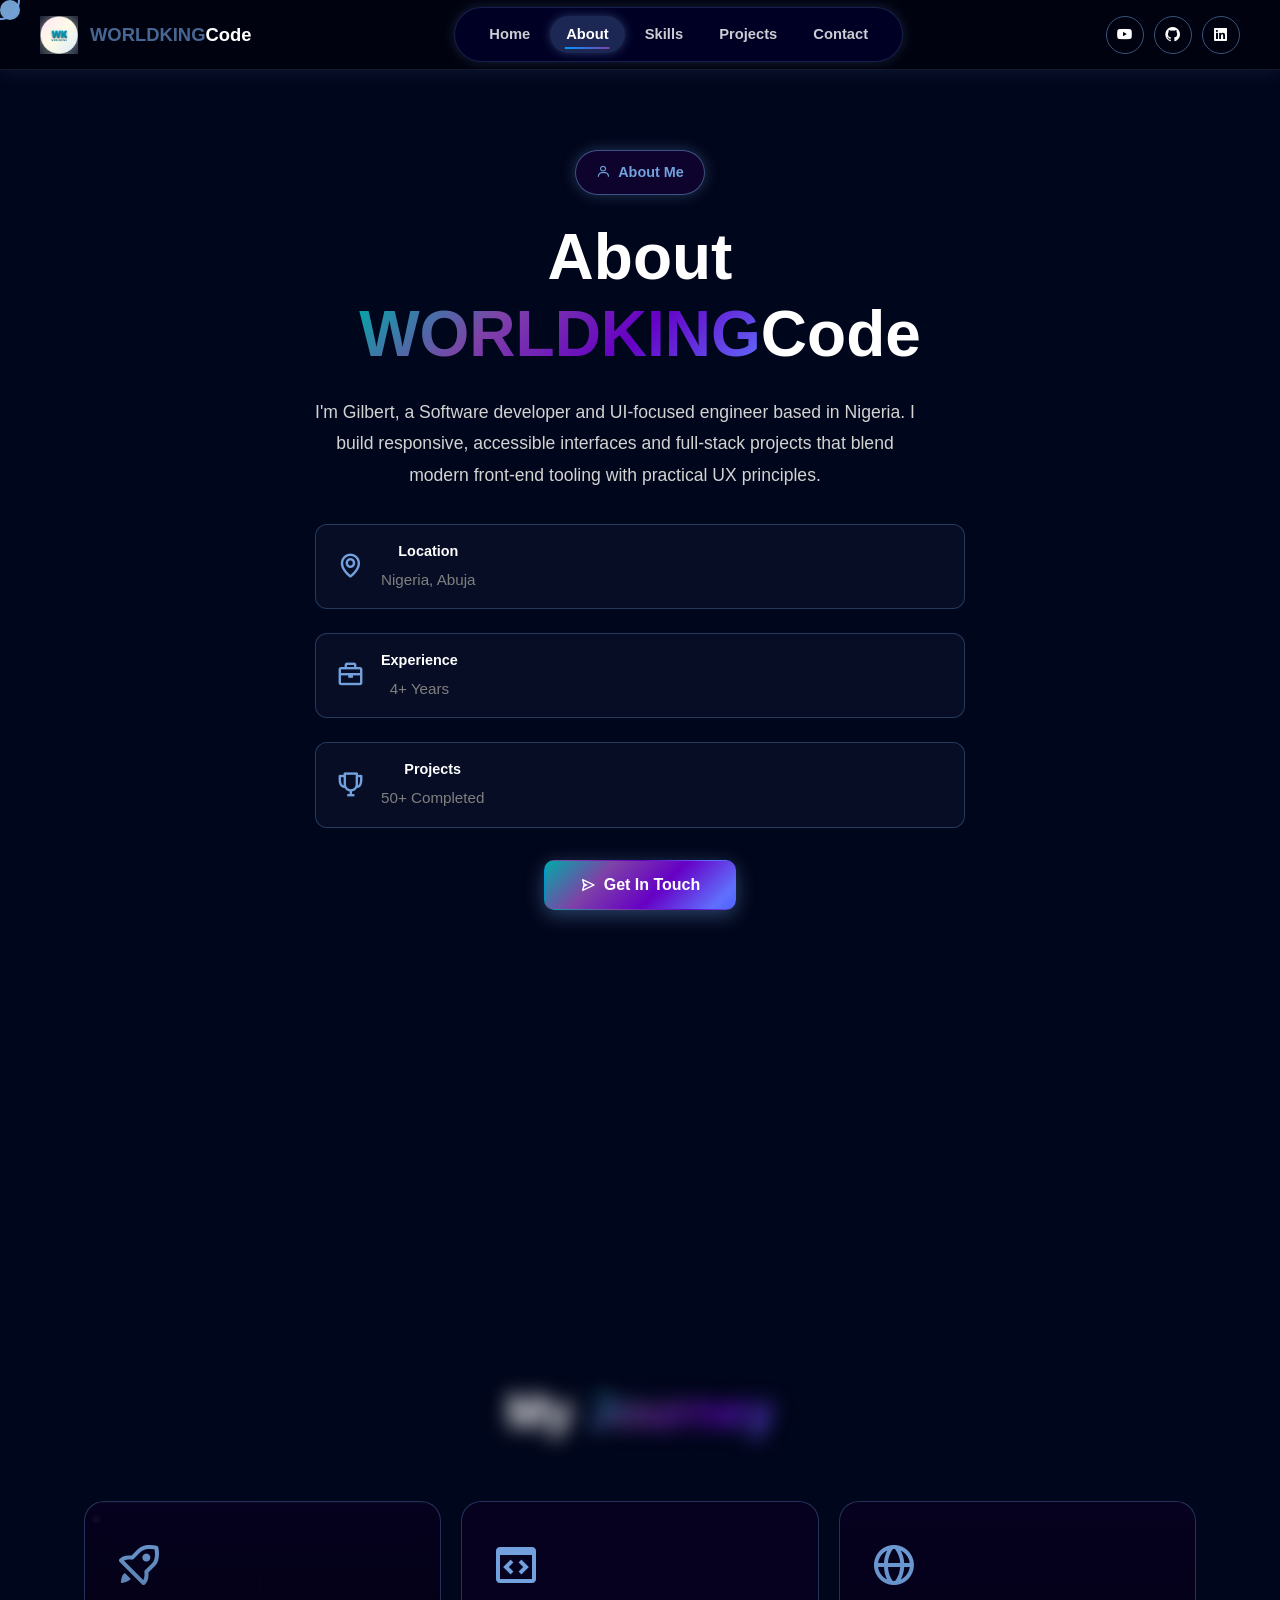
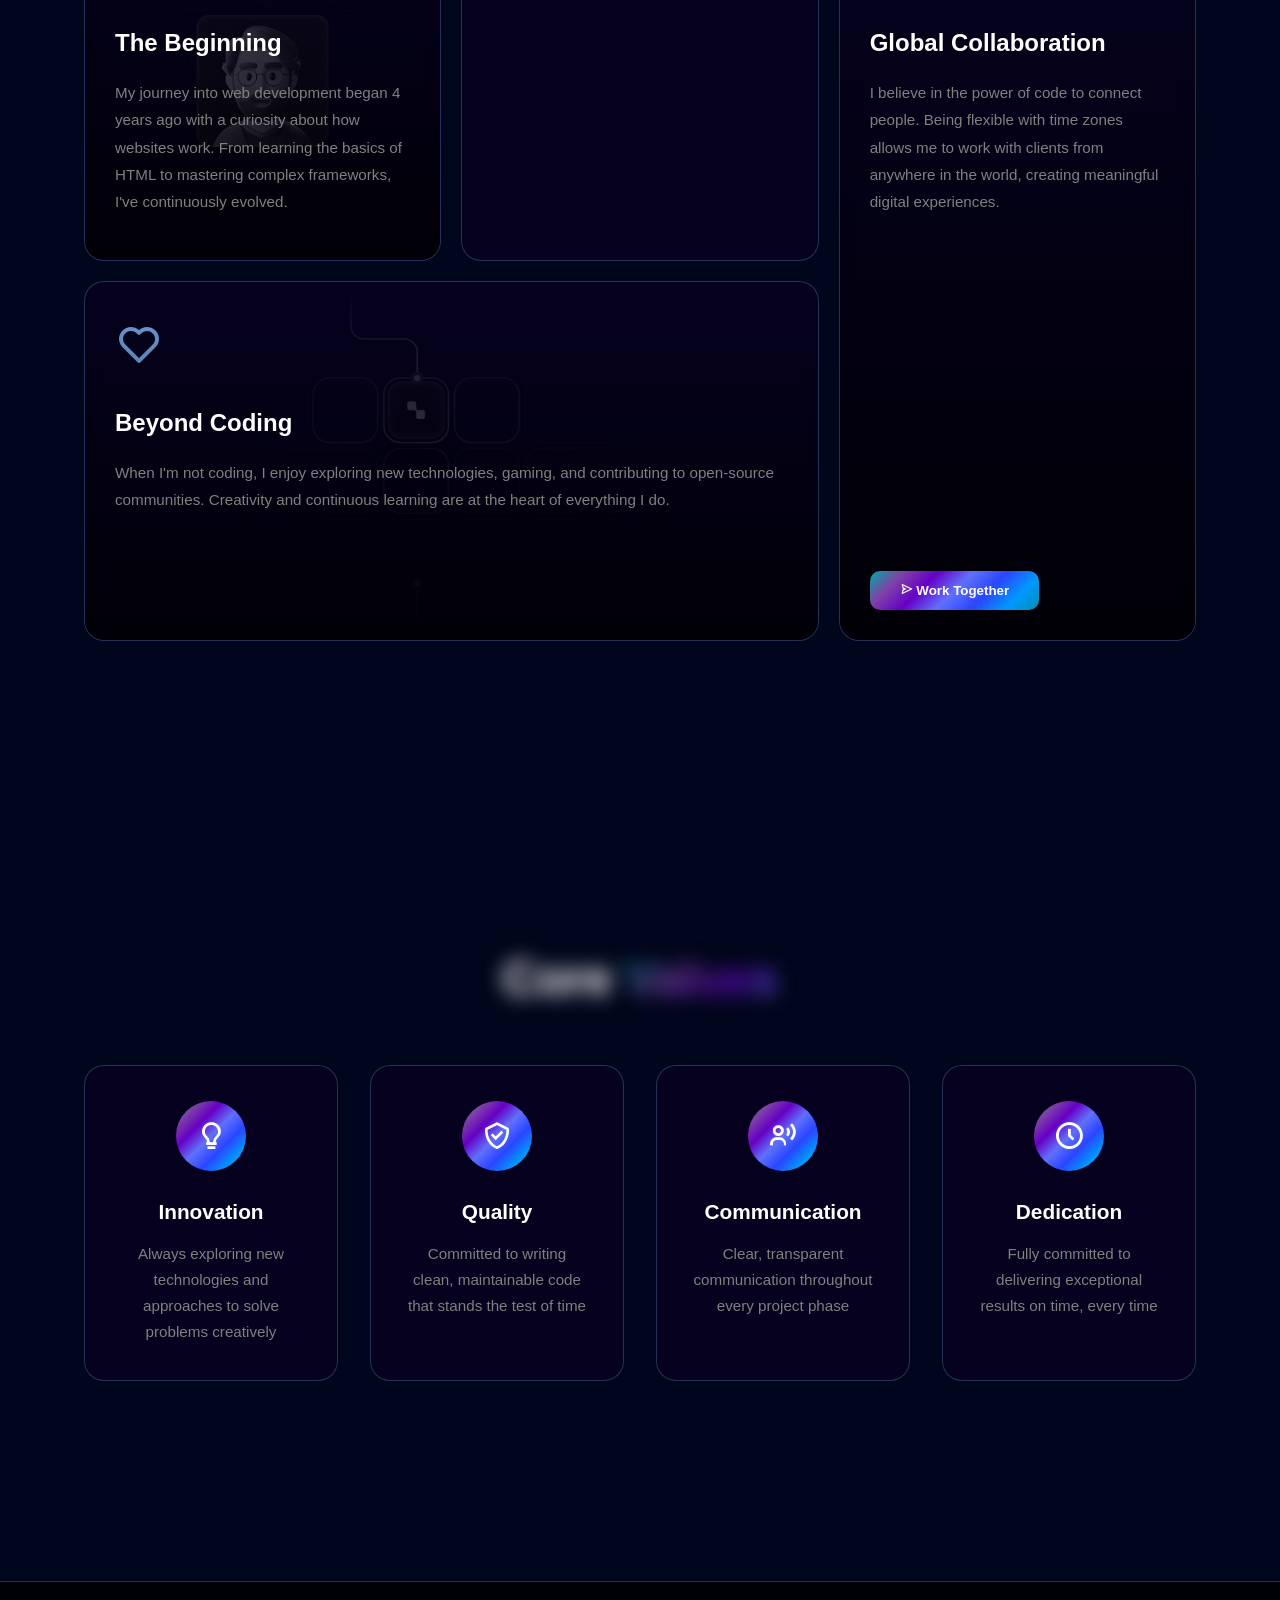
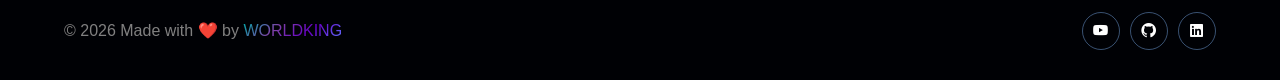
==== about.html @ 8b5515f2 "Initial commit" ====
<!DOCTYPE html>
<html lang="en">
<head>
    <meta charset="UTF-8">
    <meta name="viewport" content="width=device-width, initial-scale=1.0">
    <meta name="description" content="About Gilbert - WORLDKING | 4 Years of Front-end Development Experience">
    <title>About | WORLDKING Developer Portfolio</title>
    
    <link rel="stylesheet" href="style.css">
    <link href='https://unpkg.com/boxicons@2.1.4/css/boxicons.min.css' rel='stylesheet'>
    <link rel="stylesheet" href="https://unpkg.com/aos@next/dist/aos.css" />
</head>
<body>
    <!-- Custom Cursor -->
    <div class="cursor"></div>
    <div class="cursor-follower"></div>

    <div class="container">
        <video class="back-vid" autoplay loop muted playsinline preload="auto">
            <source src="videos/galaxy.mp4" type="video/mp4">
        </video>

        <header>
            <div class="left">
                <img src="images/logo3.png" alt="WORLDKING Logo">
                <h2><span style="color: #72a1dea2;">WORLDKING</span>Code</h2>
            </div>

            <nav aria-label="Main Navigation">
                <ul class="nav-menu">
                    <li><a href="index.html">Home</a></li>
                    <li><a href="about.html" class="active" aria-current="page">About</a></li>
                    <li><a href="skills.html">Skills</a></li>
                    <li><a href="projects.html">Projects</a></li>
                    <li><a href="contacts.html">Contact</a></li>
                </ul>
            </nav>

            <div class="box-icons">
                <a href="https://youtube.com" target="_blank" rel="noopener noreferrer" aria-label="YouTube">
                    <i class='bx bxl-youtube'></i>
                </a>
                <a href="https://github.com" target="_blank" rel="noopener noreferrer" aria-label="GitHub">
                    <i class='bx bxl-github'></i>
                </a>
                <a href="https://linkedin.com" target="_blank" rel="noopener noreferrer" aria-label="LinkedIn">
                    <i class='bx bxl-linkedin-square'></i>
                </a>
            </div>

            <button class="menu-icon" aria-label="Toggle Mobile Menu">
                <i class='bx bx-menu'></i>
            </button>
        </header>

        <aside class="sidebar">
            <button class="close-icon" aria-label="Close Menu">
                <i class='bx bx-x'></i>
            </button>
            <nav>
                <ul>
                    <li><a href="index.html">Home</a></li>
                    <li><a href="about.html">About</a></li>
                    <li><a href="skills.html">Skills</a></li>
                    <li><a href="projects.html">Projects</a></li>
                    <li><a href="contacts.html">Contact</a></li>
                </ul>
            </nav>
            <div class="social-sidebar">
                <a href="https://youtube.com" target="_blank"><i class='bx bxl-youtube'></i></a>
                <a href="https://github.com" target="_blank"><i class='bx bxl-github'></i></a>
                <a href="https://linkedin.com" target="_blank"><i class='bx bxl-linkedin-square'></i></a>
            </div>
        </aside>

        <!-- About Hero -->
        <section class="hero about-hero">
            <div class="hero-info autoBlur" data-aos="fade-right" data-aos-duration="1000">
                <div class="hero-badge">
                    <i class='bx bx-user'></i>
                    <span>About Me</span>
                </div>
                
                <h1 data-aos="fade-right" data-aos-duration="2000">
                    About <span class="gradient">WORLDKING</span>Code
                </h1>
                
                <p>I'm Gilbert, a Software developer and UI-focused engineer based in Nigeria. 
                   I build responsive, accessible interfaces and full-stack projects that blend modern 
                   front-end tooling with practical UX principles.</p>
                
                <div class="about-highlights">
                    <div class="highlight-item">
                        <i class='bx bx-map'></i>
                        <div>
                            <h4>Location</h4>
                            <p>Nigeria, Abuja</p>
                        </div>
                    </div>
                    <div class="highlight-item">
                        <i class='bx bx-briefcase'></i>
                        <div>
                            <h4>Experience</h4>
                            <p>4+ Years</p>
                        </div>
                    </div>
                    <div class="highlight-item">
                        <i class='bx bx-trophy'></i>
                        <div>
                            <h4>Projects</h4>
                            <p>50+ Completed</p>
                        </div>
                    </div>
                </div>
                
                <button class="btn-primary" onclick="location.href='contacts.html'">
                    <i class='bx bx-send'></i> Get In Touch
                </button>
            </div>

            <div class="skills-video-box">
                <video class="skills-video autoBlur" autoplay loop muted playsinline>
                    <source src="videos/hero-video.mp4" type="video/mp4">
                </video>
            </div>
        </section>

        <!-- Journey Section -->
        <section class="info-section journey-section">
            <h2 class="section-title autoDisplay">My <span class="gradient">Journey</span></h2>
            
            <div class="info-cards">
                <article class="card" data-aos="fade-up" data-aos-duration="800">
                    <div class="card-icon">
                        <i class='bx bx-rocket'></i>
                    </div>
                    <div class="card-content">
                        <h3>The Beginning</h3>
                        <p>My journey into web development began 4 years ago with a curiosity about how websites work. 
                           From learning the basics of HTML to mastering complex frameworks, I've continuously evolved.</p>
                    </div>
                    <img src="images/grid1.png" alt="Journey Beginning" loading="lazy">
                    <div class="card-overlay"></div>
                </article>

                <article class="card" data-aos="fade-up" data-aos-duration="900">
                    <div class="card-icon">
                        <i class='bx bx-code-block'></i>
                    </div>
                </article>

                <article class="card card-large" data-aos="fade-up" data-aos-duration="1000">
                    <div class="card-icon">
                        <i class='bx bx-globe'></i>
                    </div>
                    <div class="card-content">
                        <h3>Global Collaboration</h3>
                        <p>I believe in the power of code to connect people. Being flexible with time zones allows 
                           me to work with clients from anywhere in the world, creating meaningful digital experiences.</p>
                    </div>
                    <video autoplay loop muted playsinline>
                        <source src="videos/glob.mp4" type="video/mp4">
                    </video>
                    <button class="btn-card" onclick="location.href='contacts.html'">
                        <i class='bx bx-send'></i> Work Together
                    </button>
                    <div class="card-overlay"></div>
                </article>

                <article class="card card-wide" data-aos="fade-up" data-aos-duration="1100">
                    <div class="card-icon">
                        <i class='bx bx-heart'></i>
                    </div>
                    <div class="card-content">
                        <h3>Beyond Coding</h3>
                        <p>When I'm not coding, I enjoy exploring new technologies, gaming, and contributing to 
                           open-source communities. Creativity and continuous learning are at the heart of everything I do.</p>
                    </div>
                    <img src="images/grid4.png" alt="Beyond Coding" loading="lazy">
                    <div class="card-overlay"></div>
                </article>
            </div>
        </section>

        <!-- Values Section -->
        <section class="values-section" data-aos="fade-up">
            <h2 class="section-title autoDisplay">Core <span class="gradient">Values</span></h2>
            <div class="values-grid">
                <div class="value-card" data-aos="zoom-in" data-aos-delay="100">
                    <div class="value-icon">
                        <i class='bx bx-bulb'></i>
                    </div>
                    <h3>Innovation</h3>
                    <p>Always exploring new technologies and approaches to solve problems creatively</p>
                </div>
                <div class="value-card" data-aos="zoom-in" data-aos-delay="200">
                    <div class="value-icon">
                        <i class='bx bx-check-shield'></i>
                    </div>
                    <h3>Quality</h3>
                    <p>Committed to writing clean, maintainable code that stands the test of time</p>
                </div>
                <div class="value-card" data-aos="zoom-in" data-aos-delay="300">
                    <div class="value-icon">
                        <i class='bx bx-user-voice'></i>
                    </div>
                    <h3>Communication</h3>
                    <p>Clear, transparent communication throughout every project phase</p>
                </div>
                <div class="value-card" data-aos="zoom-in" data-aos-delay="400">
                    <div class="value-icon">
                        <i class='bx bx-time-five'></i>
                    </div>
                    <h3>Dedication</h3>
                    <p>Fully committed to delivering exceptional results on time, every time</p>
                </div>
            </div>
        </section>

        <footer class="footer">
            <div class="footer-content">
                <div class="footer-left">
                    <p>&copy; 2026 Made with <span class="heart">❤️</span> by <span class="gradient">WORLDKING</span></p>
                </div>
                <div class="box-icons footer-social">
                    <a href="https://youtube.com" target="_blank"><i class='bx bxl-youtube'></i></a>
                    <a href="https://github.com" target="_blank"><i class='bx bxl-github'></i></a>
                    <a href="https://linkedin.com" target="_blank"><i class='bx bxl-linkedin-square'></i></a>
                </div>
            </div>
        </footer>

        <button class="scroll-to-top" aria-label="Scroll to Top">
            <i class='bx bx-up-arrow-alt'></i>
        </button>
    </div>

    <script src="https://unpkg.com/aos@next/dist/aos.js"></script>
    <script src="app.js"></script>
</body>
</html>
---- style.css ----
/* ===============================================
   ENHANCED WORLDKING PORTFOLIO - CSS
   =============================================== */

/* CSS Variables */
:root {
    --primary-color: #72a1de;
    --primary-dark: #5a8bc7;
    --secondary-color: #6070fd;
    --accent-color: #0099ff;
    --gradient-1: linear-gradient(135deg, #00aaa7, #7e42a7, #6600c5, #6070fd, #2a46ff, #0099ff, #008ead);
    --bg-dark: #001f7c38;
    --bg-card: #080020b7;
    --text-primary: #ffffff;
    --text-secondary: lightgray;
    --text-muted: gray;
    --border-color: rgba(114, 161, 222, 0.3);
    --shadow-sm: 0 5px 15px rgba(0, 0, 0, 0.2);
    --shadow-md: 0 10px 30px rgba(0, 0, 0, 0.3);
    --shadow-lg: 0 20px 60px rgba(0, 0, 0, 0.4);
    --shadow-glow: 0 0 15px rgba(114, 161, 222, 0.6);
    --transition-fast: 0.2s ease;
    --transition-normal: 0.3s ease;
    --transition-slow: 0.5s ease;
}

/* Reset & Base Styles */
*, *::before, *::after {
    margin: 0;
    padding: 0;
    box-sizing: border-box;
}

html {
    scroll-behavior: smooth;
    overflow-x: hidden;
}

body {
    font-family: 'Segoe UI', Tahoma, Geneva, Verdana, sans-serif;
    color: var(--text-secondary);
    background-color: #000;
    overflow-x: hidden;
    line-height: 1.6;
}

/* Selection */
::selection {
    background-color: var(--primary-color);
    color: white;
}

::-webkit-scrollbar {
    width: 10px;
}

::-webkit-scrollbar-track {
    background: #0a0a0a;
}

::-webkit-scrollbar-thumb {
    background: var(--primary-color);
}

::-webkit-scrollbar-thumb:hover {
    background: var(--primary-dark);
}

/* Custom Cursor */
.cursor,
.cursor-follower {
    width: 20px;
    height: 20px;
    border-radius: 50%;
    position: fixed;
    pointer-events: none;
    z-index: 9999;
    transition: transform 0.2s ease, opacity 0.3s ease;
    display: none;
}

.cursor {
    background: var(--primary-color);
    mix-blend-mode: difference;
}

.cursor-follower {
    width: 40px;
    height: 40px;
    border: 2px solid var(--primary-color);
    background: transparent;
    transition: transform 0.4s ease;
}

@media (hover: hover) {
    .cursor,
    .cursor-follower {
        display: block;
    }
}

.cursor.hover,
.cursor-follower.hover {
    transform: scale(1.5);
}

/* Loading Screen */
.loading-screen {
    position: fixed;
    inset: 0;
    background: #000;
    z-index: 10000;
    display: flex;


    align-items: center;
    justify-content: center;
    opacity: 1;
    transition: opacity 0.5s ease;
}

.loading-screen.hidden {
    opacity: 0;
    pointer-events: none;
}

.loading-content {
    text-align: center;
}

.loading-logo {
    font-size: 2rem;
    font-weight: bold;
    margin-bottom: 2rem;
    display: flex;
    flex-direction: column;
    align-items: center;
    gap: 1rem;
}

.loading-circle {
    width: 80px;
    height: 80px;
    border: 4px solid rgba(114, 161, 222, 0.2);
    border-top-color: var(--primary-color);
    border-radius: 50%;
    animation: spin 1s linear infinite;
}

@keyframes spin {
    to { transform: rotate(360deg); }
}

.loading-bar {
    width: 200px;
    height: 4px;
    background: rgba(114, 161, 222, 0.2);
    border-radius: 2px;
    overflow: hidden;
    margin: 0 auto 1rem;
}

.loading-progress {
    height: 100%;
    background: var(--gradient-1);
    background-size: 200% 100%;
    animation: loading 2s ease-in-out infinite;
}

@keyframes loading {
    0% { width: 0%; }
    50% { width: 70%; }
    100% { width: 100%; }
}

.loading-text {
    color: var(--text-muted);
    font-size: 0.9rem;
}

/* Container */
.container {
    position: relative;
    width: 100%;
    min-height: 100vh;
    display: flex;
    flex-direction: column;
    align-items: center;
    gap: 100px;
    background-color: var(--bg-dark);
}

/* Background Video */
.back-vid {
    position: fixed;
    right: 0;
    bottom: 0;
    min-width: 100%;
    min-height: 100%;
    z-index: -1;
    mix-blend-mode: overlay;
    object-fit: cover;
}

/* Header/Navigation */
header {
    display: flex;
    position: fixed;
    top: 0;
    left: 0;
    right: 0;
    align-items: center;
    justify-content: space-between;
    padding: 0 30px;
    height: 70px;
    background-color: rgba(255, 255, 255, 0.05);
    backdrop-filter: blur(10px);
    box-shadow: var(--shadow-glow);
    z-index: 999;
    transition: all var(--transition-normal);
}

header.scrolled {
    height: 60px;
    background-color: rgba(0, 0, 0, 0.8);
}

.left {
    display: flex;
    align-items: center;
    gap: 15px;
}

.left img {
    width: 40px;
    height: 40px;
    object-fit: contain;
    transition: transform var(--transition-normal);
}

.left img:hover {
    transform: rotate(360deg) scale(1.1);
}

.left h2 {
    font-size: 1.2rem;
    font-weight: 700;
    color: white;
}

/* Navigation Menu */
.nav-menu {
    display: flex;
    justify-content: center;
    align-items: center;
    gap: 2rem;
    padding: 12px 25px;
    border-radius: 50px;
    background-color: rgba(0, 0, 69, 0.4);
    backdrop-filter: blur(10px);
    box-shadow: 0 0 10px rgba(114, 161, 222, 0.4);
    list-style: none;
}

.nav-menu li a {
    text-decoration: none;
    color: white;
    font-weight: 600;
    font-size: 0.95rem;
    transition: all var(--transition-normal);
    position: relative;
    padding: 5px 10px;
}

.nav-menu li a::after {
    content: '';
    position: absolute;
    bottom: 0;
    left: 50%;
    transform: translateX(-50%);
    width: 0;
    height: 2px;
    background: var(--gradient-1);
    transition: width var(--transition-normal);
}

.nav-menu li a:hover::after,
.nav-menu li a.active::after {
    width: 100%;
}

.nav-menu li a:hover {
    color: var(--primary-color);
    text-shadow: var(--shadow-glow);
}

/* Social Icons */
.box-icons {
    display: flex;
    gap: 15px;
    align-items: center;
}

.box-icons a {
    display: flex;
    align-items: center;
    justify-content: center;
    font-size: 20px;
    width: 40px;
    height: 40px;
    border: 2px solid var(--primary-color);
    border-radius: 50%;
    color: white;
    cursor: pointer;
    transition: all var(--transition-normal);
}

.box-icons a:hover {
    background-color: var(--primary-color);
    color: black;
    box-shadow: var(--shadow-glow);
    transform: translateY(-3px) scale(1.05);
}

/* Mobile Menu Icon */
.menu-icon {
    font-size: 30px;
    color: white;
    cursor: pointer;
    display: none;
    background: none;
    border: none;
    transition: transform var(--transition-normal);
}

.menu-icon:hover {
    transform: scale(1.1);
    color: var(--primary-color);
}

/* Mobile Sidebar */
.sidebar {
    position: fixed;
    right: 0;
    top: 0;
    width: 0;
    height: 0;
    background-color: rgba(0, 0, 0, 0.95);
    backdrop-filter: blur(20px);
    z-index: 9999;
    box-shadow: var(--shadow-lg);
    opacity: 0;
    border-bottom-left-radius: 100%;
    overflow: hidden;
    transition: all 0.5s cubic-bezier(0.68, -0.55, 0.27, 1.55);
}

.sidebar.open-sidebar {
    width: 100%;
    height: 100%;
    opacity: 1;
    border-radius: 0;
}

.close-icon {
    font-size: 40px;
    color: white;
    padding: 20px;
    cursor: pointer;
    background: none;
    border: none;
    transition: all var(--transition-normal);
}

.close-icon:hover {
    color: var(--primary-color);
    transform: rotate(90deg);
}

.sidebar ul {
    padding: 40px 30px;
    list-style: none;
}

.sidebar ul li {
    margin-bottom: 30px;
    opacity: 0;
    transform: translateX(50px);
}

.sidebar.open-sidebar ul li {
    animation: slideInRight 0.5s forwards;
}

.sidebar.open-sidebar ul li:nth-child(1) { animation-delay: 0.1s; }
.sidebar.open-sidebar ul li:nth-child(2) { animation-delay: 0.2s; }
.sidebar.open-sidebar ul li:nth-child(3) { animation-delay: 0.3s; }
.sidebar.open-sidebar ul li:nth-child(4) { animation-delay: 0.4s; }
.sidebar.open-sidebar ul li:nth-child(5) { animation-delay: 0.5s; }

@keyframes slideInRight {
    to {
        opacity: 1;
        transform: translateX(0);
    }
}

.sidebar ul li a {
    text-decoration: none;
    color: white;
    font-size: 2rem;
    font-weight: 800;
    text-shadow: 0 0 20px rgba(114, 161, 222, 0.5);
    transition: all var(--transition-normal);
    display: inline-block;
}

.sidebar ul li a:hover {
    color: var(--primary-color);
    transform: translateX(10px);
}

.social-sidebar {
    padding: 20px 30px;
    display: flex;
    gap: 20px;
}

.social-sidebar a {
    font-size: 35px;
    color: white;
    transition: all var(--transition-normal);
}

.social-sidebar a:hover {
    color: var(--primary-color);
    transform: translateY(-5px) scale(1.1);
}

/* Blackhole Effect */
.blackhole-box {
    position: absolute;
    top: 0;
    width: 100%;
    display: flex;
    justify-content: center;
    z-index: -1;
    mix-blend-mode: lighten;
    pointer-events: none;
}

.blackhole-box video {
    width: 100%;
    margin-top: -23.5%;
}

/* Gradient Text Animation */
.gradient,
.gradient-text {
    background: var(--gradient-1);
    background-size: 200% 200%;
    background-clip: text;
    -webkit-background-clip: text;
    -webkit-text-fill-color: transparent;
    animation: gradient-flow 3s ease infinite;
}

@keyframes gradient-flow {
    0%, 100% { background-position: 0% 50%; }
    50% { background-position: 100% 50%; }
}

/* Hero Section */
.hero {
    position: relative;
    display: flex;
    width: 100%;
    min-height: 100vh;
    align-items: center;
    justify-content: space-between;
    padding: 120px 5% 60px;
    gap: 4rem;
}

.hero-info {
    flex: 1;
    max-width: 650px;
}

.hero-badge {
    display: inline-flex;
    align-items: center;
    gap: 8px;
    color: var(--primary-color);
    padding: 10px 20px;
    border-radius: 50px;
    border: 1px solid rgba(114, 161, 222, 0.5);
    background-color: rgba(34, 0, 73, 0.4);
    box-shadow: 0 0 15px rgba(114, 161, 222, 0.3);
    font-size: 0.9rem;
    font-weight: 600;
    margin-bottom: 1.5rem;
}

.hero-info h1 {
    font-size: clamp(2.5rem, 5vw, 4rem);
    font-weight: 800;
    line-height: 1.2;
    margin-bottom: 1.5rem;
    color: white;
}

.hero-info p {
    font-size: 1.1rem;
    line-height: 1.8;
    margin-bottom: 2rem;
    color: var(--text-secondary);
    max-width: 600px;
}

.hero-buttons {
    display: flex;
    gap: 1rem;
    margin-bottom: 3rem;
    flex-wrap: wrap;
}

.btn-primary,
.btn-secondary,
.btn-cta {
    padding: 15px 35px;
    border-radius: 10px;
    font-size: 1rem;
    font-weight: 600;
    cursor: pointer;
    transition: all var(--transition-normal);
    border: none;
    display: inline-flex;
    align-items: center;
    gap: 8px;
}

.btn-primary {
    background: var(--gradient-1);
    background-size: 200%;
    color: white;
    border: 1px solid transparent;
    box-shadow: 0 5px 20px rgba(114, 161, 222, 0.4);
}

.btn-primary:hover {
    transform: translateY(-3px);
    box-shadow: 0 8px 30px rgba(114, 161, 222, 0.6);
    background-position: right center;
}

.btn-secondary {
    background: transparent;
    color: white;
    border: 2px solid var(--primary-color);
}

.btn-secondary:hover {
    background: var(--primary-color);
    transform: translateY(-3px);
    box-shadow: 0 5px 20px rgba(114, 161, 222, 0.4);
}

/* Hero Stats */
.hero-stats {
    display: flex;
    gap: 3rem;
    margin-top: 3rem;
}

.stat-item {
    text-align: center;
}

.stat-item h3 {
    font-size: 2.5rem;
    font-weight: 800;
    margin-bottom: 0.5rem;
}

.stat-item p {
    font-size: 0.9rem;
    color: var(--text-muted);
    margin: 0;
}

/* Hero Video */
.skills-video-box {
    flex: 1;
    display: flex;
    justify-content: center;
    align-items: center;
}

.skills-video {
    max-width: 100%;
    height: auto;
    max-height: 600px;
    mix-blend-mode: lighten;
    border-radius: 20px;
}

/* Scroll Down Indicator */
.scroll-down {
    position: absolute;
    bottom: 40px;
    left: 50%;
    transform: translateX(-50%);
    width: 30px;
    height: 50px;
    border: 2px solid var(--text-secondary);
    border-radius: 50px;
    cursor: pointer;
    transition: all var(--transition-normal);
}

.scroll-down::before {
    content: '';
    position: absolute;
    top: 10px;
    left: 50%;
    transform: translateX(-50%);
    width: 6px;
    height: 10px;
    background: var(--primary-color);
    border-radius: 3px;
    animation: scroll-animation 2s ease-in-out infinite;
}

@keyframes scroll-animation {
    0%, 100% {
        opacity: 0;
        top: 10px;
    }
    50% {
        opacity: 1;
        top: 20px;
    }
}

.scroll-down:hover {
    border-color: var(--primary-color);
    box-shadow: var(--shadow-glow);
}

/* Section Title */
.section-title {
    font-size: clamp(2rem, 4vw, 3rem);
    font-weight: 800;
    text-align: center;
    margin-bottom: 1rem;
    color: white;
}

/* Info Section */
.info-section {
    width: 90%;
    max-width: 1400px;
    margin: 100px auto;
    padding: 0 20px;
}

.info-cards {
    display: grid;
    grid-template-columns: repeat(auto-fit, minmax(300px, 1fr));
    gap: 20px;
    margin-top: 50px;
}

/* Card Styles */
.card {
    position: relative;
    min-height: 40vh;
    padding: 30px;
    border-radius: 20px;
    border: 1px solid var(--border-color);
    background: var(--bg-card);
    backdrop-filter: blur(10px);
    overflow: hidden;
    transition: all var(--transition-slow);
}

.card:hover {
    transform: translateY(-10px);
    box-shadow: var(--shadow-lg);
    border-color: var(--primary-color);
}

.card-overlay {
    position: absolute;
    inset: 0;
    background: linear-gradient(180deg, transparent 0%, rgba(0, 0, 0, 0.8) 100%);
    z-index: 1;
}

.card-content {
    position: relative;
    z-index: 2;
}

.card-icon {
    font-size: 3rem;
    color: var(--primary-color);
    margin-bottom: 1rem;
}

.card h3 {
    font-size: 1.5rem;
    margin-bottom: 1rem;
    color: white;
}

.card p {
    color: var(--text-muted);
    line-height: 1.8;
    font-size: 0.95rem;
}

.card img,
.card video {
    position: absolute;
    top: 0;
    right: 0;
    width: 100%;
    height: 100%;
    object-fit: cover;
    z-index: 0;
    opacity: 0.3;
    transition: all var(--transition-slow);
}

.card:hover img,
.card:hover video {
    opacity: 0.5;
    transform: scale(1.1);
}

.card-large {
    grid-row: span 2;
    min-height: 80vh;
}

.card-wide {
    grid-column: span 2;
}

.btn-card {
    position: absolute;
    bottom: 30px;
    left: 30px;
    z-index: 3;
    padding: 12px 30px;
    background: var(--gradient-1);
    color: white;
    border: none;
    border-radius: 10px;
    cursor: pointer;
    font-weight: 600;
    transition: all var(--transition-normal);
}

.btn-card:hover {
    transform: translateY(-3px);
    box-shadow: 0 10px 25px rgba(114, 161, 222, 0.5);
}

/* Projects Section */
.my-project {
    width: 90%;
    max-width: 1400px;
    margin: 150px auto;
    padding: 0 20px;
}

.project-card {
    display: flex;
    align-items: center;
    gap: 5%;
    margin-bottom: 150px;
}

.project-reverse {
    flex-direction: row-reverse;
}

.project-vidbox {
    flex: 1;
    position: relative;
    border-radius: 20px;
    overflow: hidden;
    cursor: pointer;
}

.project-video {
    width: 100%;
    height: auto;
    display: block;
    border-radius: 20px;
    box-shadow: var(--shadow-md);
    transition: all var(--transition-slow);
}

.project-vidbox:hover .project-video {
    transform: scale(1.05);
    box-shadow: var(--shadow-lg);
}

.video-overlay {
    position: absolute;
    inset: 0;
    background: linear-gradient(45deg, rgba(114, 161, 222, 0.2), transparent);
    opacity: 0;
    transition: opacity var(--transition-normal);
}

.project-vidbox:hover .video-overlay {
    opacity: 1;
}

.project-placeholder {
    width: 100%;
    height: 400px;
    background: var(--gradient-1);
    display: flex;
    align-items: center;
    justify-content: center;
    font-size: 5rem;
    color: white;
    border-radius: 20px;
}

.hover-sign {
    position: absolute;
    top: 50%;
    left: 50%;
    transform: translate(-50%, -50%);
    font-size: 4rem;
    pointer-events: none;
    opacity: 0.5;
    animation: hover-pulse 2s ease-in-out infinite;
}

@keyframes hover-pulse {
    0%, 100% {
        transform: translate(-50%, -50%) scale(1);
    }
    50% {
        transform: translate(-50%, -50%) scale(1.2);
    }
}

.hover-sign.active {
    display: none;
}

/* Project Info */
.project-info {
    flex: 1;
}

.project-tag {
    display: inline-block;
    padding: 6px 15px;
    background: rgba(114, 161, 222, 0.2);
    color: var(--primary-color);
    border-radius: 20px;
    font-size: 0.85rem;
    font-weight: 600;
    margin-bottom: 1rem;
}

.project-meta {
    display: flex;
    justify-content: space-between;
    align-items: center;
    margin-bottom: 1rem;
}

.project-date {
    color: var(--text-muted);
    font-size: 0.9rem;
}

.project-info h3 {
    font-size: clamp(1.5rem, 3vw, 2.5rem);
    margin-bottom: 1.5rem;
    color: white;
    line-height: 1.3;
}

.project-info p {
    color: var(--text-secondary);
    line-height: 1.8;
    margin-bottom: 1.5rem;
}

.project-tech {
    display: flex;
    flex-wrap: wrap;
    gap: 10px;
    margin-bottom: 2rem;
}

.tech-badge {
    padding: 8px 16px;
    background: rgba(114, 161, 222, 0.1);
    border: 1px solid var(--border-color);
    color: var(--primary-color);
    border-radius: 20px;
    font-size: 0.85rem;
    font-weight: 600;
}

.project-links {
    display: flex;
    gap: 1rem;
    flex-wrap: wrap;
}

.btn-project {
    padding: 12px 28px;
    background: var(--gradient-1);
    background-size: 200%;
    color: white;
    border: none;
    border-radius: 10px;
    font-weight: 600;
    cursor: pointer;
    transition: all var(--transition-normal);
    display: inline-flex;
    align-items: center;
    gap: 8px;
}

.btn-project:hover {
    transform: translateY(-3px);
    box-shadow: 0 8px 25px rgba(114, 161, 222, 0.5);
    background-position: right center;
}

.btn-project.btn-secondary {
    background: transparent;
    border: 2px solid var(--primary-color);
}

.btn-project.btn-secondary:hover {
    background: var(--primary-color);
}

/* skills-box — replaced by .skills-brain-wrap (see bottom of file) */

/* Designer/coder h2 and p — handled by new rules at bottom of file */

.skill-badges {
    display: flex;
    flex-wrap: wrap;
    gap: 10px;
    margin-top: 1.5rem;
}

.skill-badge {
    padding: 8px 16px;
    background: var(--gradient-1);
    color: white;
    border-radius: 20px;
    font-size: 0.85rem;
    font-weight: 600;
}

/* old .slider rules — replaced by .slider-track / .slider-list (see bottom of file) */

/* old .slider hover/item rules replaced */

/* Contact Section */
.contact-section {
    width: 90%;
    max-width: 1400px;
    margin: 100px auto;
    display: grid;
    grid-template-columns: 1fr 1.5fr;
    gap: 4rem;
    padding: 0 20px;
}

.social-box,
.contact-box {
    padding: 40px;
    background: var(--bg-card);
    backdrop-filter: blur(10px);
    border-radius: 20px;
    border: 1px solid var(--border-color);
}

.social-box h2,
.contact-box h2 {
    font-size: 2rem;
    margin-bottom: 1.5rem;
    color: white;
}

.contact-intro,
.form-description {
    color: var(--text-secondary);
    margin-bottom: 2rem;
    line-height: 1.8;
}

.contact-methods {
    display: flex;
    flex-direction: column;
    gap: 20px;
    margin-bottom: 3rem;
}

.contact-method {
    display: flex;
    align-items: center;
    gap: 20px;
    padding: 20px;
    background: rgba(114, 161, 222, 0.05);
    border-radius: 15px;
    border: 1px solid var(--border-color);
    transition: all var(--transition-normal);
    text-decoration: none;
    color: inherit;
}

.contact-method:hover {
    background: rgba(114, 161, 222, 0.1);
    border-color: var(--primary-color);
    transform: translateX(10px);
}

.contact-icon-box {
    width: 60px;
    height: 60px;
    background: var(--gradient-1);
    border-radius: 15px;
    display: flex;
    align-items: center;
    justify-content: center;
    font-size: 1.8rem;
    color: white;
}

.contact-details h4 {
    font-size: 1.1rem;
    margin-bottom: 0.3rem;
    color: white;
}

.contact-details p {
    color: var(--text-muted);
    margin: 0;
}

/* Contact Form */
.contact-form-enhanced {
    display: flex;
    flex-direction: column;
    gap: 1.5rem;
}

.form-row {
    display: grid;
    grid-template-columns: 1fr 1fr;
    gap: 1.5rem;
}

.form-group {
    display: flex;
    flex-direction: column;
}

.form-group label {
    display: flex;
    align-items: center;
    gap: 8px;
    font-weight: 600;
    margin-bottom: 0.8rem;
    color: white;
    font-size: 0.95rem;
}

.form-group input,
.form-group textarea,
.form-group select {
    padding: 15px;
    background: rgba(255, 255, 255, 0.05);
    border: 2px solid var(--border-color);
    border-radius: 10px;
    color: white;
    font-size: 1rem;
    font-family: inherit;
    transition: all var(--transition-normal);
}

.form-group input:focus,
.form-group textarea:focus,
.form-group select:focus {
    outline: none;
    border-color: var(--primary-color);
    background: rgba(255, 255, 255, 0.08);
    box-shadow: 0 0 0 4px rgba(114, 161, 222, 0.1);
}

.form-group textarea {
    resize: vertical;
    min-height: 150px;
}

.form-group select {
    cursor: pointer;
}

.error-message {
    color: #ff4444;
    font-size: 0.85rem;
    margin-top: 0.5rem;
    display: none;
}

.form-group.error input,
.form-group.error textarea {
    border-color: #ff4444;
}

.form-group.error .error-message {
    display: block;
}

.char-count {
    align-self: flex-end;
    font-size: 0.85rem;
    color: var(--text-muted);
    margin-top: 0.5rem;
}

.btn-submit {
    padding: 18px 40px;
    background: var(--gradient-1);
    background-size: 200%;
    color: white;
    border: none;
    border-radius: 10px;
    font-size: 1.1rem;
    font-weight: 700;
    cursor: pointer;
    transition: all var(--transition-normal);
    display: flex;
    align-items: center;
    justify-content: center;
    gap: 10px;
    position: relative;
}

.btn-submit:hover:not(:disabled) {
    transform: translateY(-3px);
    box-shadow: 0 10px 30px rgba(114, 161, 222, 0.5);
    background-position: right center;
}

.btn-submit:disabled {
    opacity: 0.6;
    cursor: not-allowed;
}

.btn-loader {
    width: 20px;
    height: 20px;
    border: 3px solid rgba(255, 255, 255, 0.3);
    border-top-color: white;
    border-radius: 50%;
    animation: spin 0.8s linear infinite;
    display: none;
}

.btn-submit.loading .btn-loader {
    display: block;
}

.form-status {
    padding: 15px;
    border-radius: 10px;
    text-align: center;
    font-weight: 600;
    display: none;
}

.form-status.success {
    background: rgba(0, 255, 100, 0.1);
    border: 1px solid rgba(0, 255, 100, 0.3);
    color: #00ff64;
}

.form-status.error {
    background: rgba(255, 68, 68, 0.1);
    border: 1px solid rgba(255, 68, 68, 0.3);
    color: #ff4444;
}

.form-status.show {
    display: block;
}

/* CTA Section */
.cta-section {
    width: 90%;
    max-width: 1000px;
    margin: 100px auto;
    padding: 80px 40px;
    background: var(--bg-card);
    backdrop-filter: blur(10px);
    border-radius: 30px;
    border: 1px solid var(--border-color);
    text-align: center;
}

.cta-content h2 {
    font-size: clamp(2rem, 4vw, 3rem);
    margin-bottom: 1rem;
    color: white;
}

.cta-content p {
    font-size: 1.2rem;
    color: var(--text-secondary);
    margin-bottom: 2.5rem;
}

.btn-cta {
    background: var(--gradient-1);
    background-size: 200%;
    font-size: 1.2rem;
    padding: 20px 50px;
    box-shadow: 0 10px 40px rgba(114, 161, 222, 0.4);
}

.btn-cta:hover {
    transform: translateY(-5px);
    box-shadow: 0 15px 50px rgba(114, 161, 222, 0.6);
    background-position: right center;
}

/* Footer */
.footer {
    width: 100%;
    padding: 30px 5%;
    background: rgba(0, 0, 0, 0.8);
    backdrop-filter: blur(10px);
    border-top: 1px solid var(--border-color);
}

.footer-content {
    display: flex;
    justify-content: space-between;
    align-items: center;
    flex-wrap: wrap;
    gap: 1rem;
}

.footer-left p {
    color: var(--text-muted);
}

.heart {
    color: #ff4444;
    animation: heartbeat 1.5s ease-in-out infinite;
}

@keyframes heartbeat {
    0%, 100% { transform: scale(1); }
    50% { transform: scale(1.2); }
}

.footer-social {
    gap: 15px;
}

/* Scroll to Top Button */
.scroll-to-top {
    position: fixed;
    bottom: 30px;
    right: 30px;
    width: 50px;
    height: 50px;
    background: var(--gradient-1);
    border: none;
    border-radius: 50%;
    color: white;
    font-size: 1.5rem;
    cursor: pointer;
    box-shadow: var(--shadow-md);
    opacity: 0;
    transform: translateY(100px);
    transition: all var(--transition-normal);
    z-index: 998;
}

.scroll-to-top.show {
    opacity: 1;
    transform: translateY(0);
}

.scroll-to-top:hover {
    transform: translateY(-5px);
    box-shadow: var(--shadow-lg);
}

/* Animations — autoBlur/autoDisplay handled by JS IntersectionObserver in app.js */

/* autoDisplay — handled by JS IntersectionObserver */

/* fadein-left — handled by JS IntersectionObserver */

.wave-emoji {
    display: inline-block;
    animation: wave 2s ease-in-out infinite;
}

@keyframes wave {
    0%, 100% { transform: rotate(0deg); }
    10%, 30% { transform: rotate(14deg); }
    20% { transform: rotate(-8deg); }
    40% { transform: rotate(14deg); }
    50% { transform: rotate(0deg); }
}

/* Additional Page-Specific Styles */
.about-hero,
.skills-hero,
.projects-hero,
.contact-hero {
    min-height: 60vh;
    display: flex;
    flex-direction: column;
    align-items: center;
    justify-content: center;
    text-align: center;
    padding: 150px 5% 50px;
}

/* ===============================================
   Detailed Skills Page Styles
   =============================================== */
.detailed-skills {
    width: 90%;
    max-width: 1400px;
    margin: 100px auto;
    padding: 0 20px;
}

.skills-categories {
    display: grid;
    grid-template-columns: repeat(auto-fit, minmax(320px, 1fr));
    gap: 2rem;
    margin-top: 3rem;
}

.skill-category {
    padding: 35px;
    background: var(--bg-card);
    backdrop-filter: blur(10px);
    border-radius: 20px;
    border: 1px solid var(--border-color);
    transition: all var(--transition-normal);
}

.skill-category:hover {
    border-color: var(--primary-color);
    transform: translateY(-5px);
    box-shadow: var(--shadow-lg);
}

.category-header {
    display: flex;
    align-items: center;
    gap: 15px;
    margin-bottom: 2rem;
}

.category-header i {
    font-size: 2.5rem;
    color: var(--primary-color);
}

.category-header h3 {
    font-size: 1.5rem;
    color: white;
}

.skill-items {
    display: flex;
    flex-direction: column;
    gap: 1.5rem;
}

.skill-item {
    display: flex;
    flex-direction: column;
    gap: 8px;
}

.skill-info {
    display: flex;
    justify-content: space-between;
    align-items: center;
}

.skill-info span {
    color: var(--text-secondary);
    font-size: 0.95rem;
}

.skill-percentage {
    color: var(--primary-color) !important;
    font-weight: 700;
}

.skill-bar {
    width: 100%;
    height: 8px;
    background: rgba(255, 255, 255, 0.1);
    border-radius: 10px;
    overflow: hidden;
}

.skill-progress {
    height: 100%;
    width: 0;
    background: var(--gradient-1);
    border-radius: 10px;
    transition: width 1.5s ease;
}

/* ===============================================
   Values Section (About Page)
   =============================================== */
.values-section {
    width: 90%;
    max-width: 1400px;
    margin: 100px auto;
    padding: 0 20px;
}

.values-grid {
    display: grid;
    grid-template-columns: repeat(auto-fit, minmax(250px, 1fr));
    gap: 2rem;
    margin-top: 3rem;
}

.value-card {
    padding: 35px;
    background: var(--bg-card);
    backdrop-filter: blur(10px);
    border-radius: 20px;
    border: 1px solid var(--border-color);
    text-align: center;
    transition: all var(--transition-normal);
}

.value-card:hover {
    border-color: var(--primary-color);
    transform: translateY(-10px);
    box-shadow: var(--shadow-glow);
}

.value-icon {
    width: 70px;
    height: 70px;
    background: var(--gradient-1);
    border-radius: 50%;
    display: flex;
    align-items: center;
    justify-content: center;
    font-size: 2rem;
    color: white;
    margin: 0 auto 1.5rem;
}

.value-card h3 {
    font-size: 1.3rem;
    color: white;
    margin-bottom: 0.8rem;
}

.value-card p {
    color: var(--text-muted);
    line-height: 1.7;
    font-size: 0.95rem;
}

/* About Highlights */
.about-highlights {
    display: flex;
    flex-direction: column;
    gap: 1.5rem;
    margin: 2rem 0;
}

.highlight-item {
    display: flex;
    align-items: center;
    gap: 1rem;
    padding: 15px 20px;
    background: rgba(114, 161, 222, 0.05);
    border: 1px solid var(--border-color);
    border-radius: 12px;
    transition: all var(--transition-normal);
}

.highlight-item:hover {
    background: rgba(114, 161, 222, 0.1);
    border-color: var(--primary-color);
}

.highlight-item i {
    font-size: 1.8rem;
    color: var(--primary-color);
    flex-shrink: 0;
}

.highlight-item h4 {
    color: white;
    font-size: 0.9rem;
    margin-bottom: 3px;
}

.highlight-item p {
    color: var(--text-muted);
    font-size: 0.95rem;
    margin: 0;
}

/* ===============================================
   Projects Page – Hero & Filters
   =============================================== */
.projects-hero,
.skills-hero,
.contact-hero {
    gap: 1rem;
}

.projects-subtitle,
.skills-subtitle,
.contact-subtitle {
    font-size: 1.2rem;
    color: var(--text-secondary);
    text-align: center;
    max-width: 600px;
}

.project-filters {
    display: flex;
    gap: 1rem;
    flex-wrap: wrap;
    justify-content: center;
    margin-top: 2rem;
}

.filter-btn {
    padding: 10px 25px;
    background: transparent;
    border: 2px solid var(--border-color);
    border-radius: 50px;
    color: var(--text-secondary);
    font-weight: 600;
    cursor: pointer;
    transition: all var(--transition-normal);
    font-size: 0.95rem;
}

.filter-btn:hover,
.filter-btn.active {
    background: var(--primary-color);
    border-color: var(--primary-color);
    color: white;
    box-shadow: var(--shadow-glow);
    transform: translateY(-2px);
}

.projects-page .project-card {
    margin-bottom: 120px;
}

.view-all-projects {
    text-align: center;
    margin-top: 3rem;
}

.btn-view-all {
    padding: 18px 45px;
    background: transparent;
    border: 2px solid var(--primary-color);
    border-radius: 50px;
    color: white;
    font-size: 1.1rem;
    font-weight: 700;
    cursor: pointer;
    transition: all var(--transition-normal);
    display: inline-flex;
    align-items: center;
    gap: 10px;
}

.btn-view-all:hover {
    background: var(--primary-color);
    box-shadow: var(--shadow-glow);
    transform: translateY(-3px);
}

/* ===============================================
   Contact Page – Social & Location
   =============================================== */
.social-icons-large {
    margin-top: 2rem;
}

.social-icons-large h4 {
    color: white;
    margin-bottom: 1rem;
    font-size: 1rem;
}

.social-grid {
    display: flex;
    gap: 15px;
}

.social-grid a {
    width: 50px;
    height: 50px;
    background: rgba(114, 161, 222, 0.1);
    border: 1px solid var(--border-color);
    border-radius: 50%;
    display: flex;
    align-items: center;
    justify-content: center;
    font-size: 1.4rem;
    color: white;
    transition: all var(--transition-normal);
    text-decoration: none;
}

.social-grid a:hover {
    background: var(--gradient-1);
    border-color: transparent;
    transform: translateY(-5px);
    box-shadow: var(--shadow-glow);
}

.location-section {
    width: 90%;
    max-width: 1000px;
    margin: 50px auto 100px;
    text-align: center;
    padding: 0 20px;
}

.location-text {
    color: var(--text-secondary);
    margin: 1rem 0 2.5rem;
    font-size: 1.1rem;
}

.location-badges {
    display: flex;
    justify-content: center;
    flex-wrap: wrap;
    gap: 1.5rem;
}

.location-badge {
    display: flex;
    align-items: center;
    gap: 10px;
    padding: 15px 25px;
    background: var(--bg-card);
    border: 1px solid var(--border-color);
    border-radius: 50px;
    color: var(--text-secondary);
    font-size: 0.95rem;
    transition: all var(--transition-normal);
}

.location-badge:hover {
    border-color: var(--primary-color);
    color: white;
}

.location-badge i {
    color: var(--primary-color);
    font-size: 1.3rem;
}

.contact-footer-text {
    margin-top: 1.5rem;
    font-size: 0.9rem;
    color: var(--text-muted);
    line-height: 1.7;
    display: flex;
    gap: 8px;
    align-items: flex-start;
}

.contact-footer-text i {
    color: var(--primary-color);
    font-size: 1.1rem;
    flex-shrink: 0;
    margin-top: 2px;
}

/* ===============================================
   Responsive Design
   =============================================== */

/* Large Tablet / Small Desktop */
@media (max-width: 1200px) {
    .hero {
        flex-direction: column;
        text-align: center;
        min-height: auto;
        padding-top: 100px;
    }

    .hero-info {
        max-width: 100%;
    }

    .hero-buttons {
        justify-content: center;
    }

    .hero-stats {
        justify-content: center;
    }

    .skills-video-box {
        width: 100%;
        max-width: 500px;
    }

    .blackhole-box {
        display: none;
    }

    .contact-section {
        grid-template-columns: 1fr;
    }

    /* skills-box responsive handled by .skills-brain-wrap rules at bottom */
}

/* Tablet */
@media (max-width: 968px) {
    .nav-menu {
        display: none;
    }

    .menu-icon {
        display: block;
    }

    .box-icons {
        display: none;
    }

    header {
        padding: 0 20px;
    }

    .project-card,
    .project-reverse {
        flex-direction: column;
    }

    .info-cards {
        grid-template-columns: 1fr;
    }

    .card-wide {
        grid-column: span 1;
    }

    .form-row {
        grid-template-columns: 1fr;
    }

    .hero-stats {
        gap: 2rem;
    }
}

/* Mobile */
@media (max-width: 768px) {
    header {
        padding: 0 15px;
        height: 60px;
    }

    .left h2 {
        font-size: 1rem;
    }

    .section-title {
        font-size: 1.8rem;
    }

    .hero-info h1 {
        font-size: 2rem;
    }

    .cta-section {
        padding: 50px 25px;
    }

    .cta-content h2 {
        font-size: 1.8rem;
    }

    .btn-cta {
        font-size: 1rem;
        padding: 15px 35px;
    }

    .social-box,
    .contact-box {
        padding: 25px;
    }

    .my-project {
        width: 95%;
    }

    .skills-categories {
        grid-template-columns: 1fr;
    }

    .project-filters {
        gap: 0.6rem;
    }

    .filter-btn {
        padding: 8px 18px;
        font-size: 0.85rem;
    }

    .hero-stats {
        flex-wrap: wrap;
        gap: 1.5rem;
        justify-content: center;
    }

    .stat-item h3 {
        font-size: 2rem;
    }

    .location-badges {
        flex-direction: column;
        align-items: center;
    }

    .scroll-to-top {
        bottom: 20px;
        right: 20px;
        width: 45px;
        height: 45px;
    }
}

/* Small Mobile */
@media (max-width: 480px) {
    .hero-buttons {
        flex-direction: column;
        width: 100%;
    }

    .btn-primary,
    .btn-secondary {
        width: 100%;
        justify-content: center;
    }

    .project-links {
        flex-direction: column;
    }

    .btn-project {
        width: 100%;
        justify-content: center;
    }

    .values-grid {
        grid-template-columns: 1fr;
    }

    .sidebar ul li a {
        font-size: 1.5rem;
    }
}

/* ===============================================
   autoBlur / autoDisplay — JS-driven classes
   (replaces animation-timeline: view() which
    is unreliable and causes permanent blur)
   =============================================== */

/* Default: visible. JS adds .is-hidden before
   observing so elements start hidden then fade in. */
.autoBlur,
.autoDisplay,
.fadein-left {
    opacity: 1;
    filter: blur(0);
    transform: none;
    transition: opacity 0.7s ease, filter 0.7s ease, transform 0.7s ease;
}

/* State set by JS before the element enters view */
.autoBlur.is-hidden {
    opacity: 0;
    filter: blur(30px);
}

.autoDisplay.is-hidden {
    opacity: 0;
    filter: blur(10px);
    transform: translateY(-40px) scale(0.9);
}

.fadein-left.is-hidden {
    opacity: 0;
    filter: blur(10px);
    transform: translateX(-60px);
}

/* Visible state (added by JS when in viewport) */
.autoBlur.in-view,
.autoDisplay.in-view,
.fadein-left.in-view {
    opacity: 1;
    filter: blur(0);
    transform: none;
}

/* ===============================================
   NAVBAR — Full Override (clean, always visible)
   =============================================== */

header {
    display: flex;
    position: fixed;
    top: 0;
    left: 0;
    right: 0;
    align-items: center;
    justify-content: space-between;
    padding: 0 40px;
    height: 70px;
    background: rgba(0, 0, 10, 0.6);
    backdrop-filter: blur(16px);
    -webkit-backdrop-filter: blur(16px);
    border-bottom: 1px solid rgba(114, 161, 222, 0.15);
    box-shadow: 0 0 20px rgba(114, 161, 222, 0.15);
    z-index: 1000;
    transition: height 0.3s ease, background 0.3s ease;
}

header.scrolled {
    height: 58px;
    background: rgba(0, 0, 10, 0.92);
}

/* Logo left */
.left {
    display: flex;
    align-items: center;
    gap: 12px;
    flex-shrink: 0;
    text-decoration: none;
}

.left img {
    width: 38px;
    height: 38px;
    object-fit: contain;
    transition: transform 0.4s ease;
}

.left img:hover {
    transform: rotate(360deg) scale(1.1);
}

.left h2 {
    font-size: 1.15rem;
    font-weight: 700;
    color: white;
    white-space: nowrap;
}

/* Nav links pill */
.nav-menu {
    display: flex;
    align-items: center;
    gap: 0.25rem;
    padding: 8px 18px;
    border-radius: 50px;
    background: rgba(0, 0, 69, 0.45);
    backdrop-filter: blur(10px);
    border: 1px solid rgba(114, 161, 222, 0.2);
    box-shadow: 0 0 12px rgba(114, 161, 222, 0.2);
    list-style: none;
    margin: 0;
}

.nav-menu li a {
    display: block;
    padding: 7px 16px;
    border-radius: 30px;
    color: rgba(255, 255, 255, 0.8);
    font-size: 0.92rem;
    font-weight: 600;
    text-decoration: none;
    white-space: nowrap;
    transition: all 0.25s ease;
    position: relative;
}

.nav-menu li a:hover {
    color: white;
    background: rgba(114, 161, 222, 0.18);
}

.nav-menu li a.active {
    color: white;
    background: rgba(114, 161, 222, 0.25);
    box-shadow: 0 0 10px rgba(114, 161, 222, 0.35);
}

/* Underline indicator */
.nav-menu li a::after {
    content: '';
    position: absolute;
    bottom: 4px;
    left: 50%;
    transform: translateX(-50%);
    width: 0;
    height: 2px;
    border-radius: 2px;
    background: linear-gradient(90deg, #0099ff, #7e42a7);
    transition: width 0.3s ease;
}

.nav-menu li a:hover::after,
.nav-menu li a.active::after {
    width: 60%;
}

/* Social icons right */
.box-icons {
    display: flex;
    align-items: center;
    gap: 10px;
    flex-shrink: 0;
}

.box-icons a {
    display: flex;
    align-items: center;
    justify-content: center;
    width: 38px;
    height: 38px;
    border-radius: 50%;
    border: 1.5px solid rgba(114, 161, 222, 0.5);
    color: white;
    font-size: 1.1rem;
    text-decoration: none;
    transition: all 0.25s ease;
}

.box-icons a:hover {
    background: var(--primary-color);
    border-color: var(--primary-color);
    box-shadow: 0 0 14px rgba(114, 161, 222, 0.6);
    transform: translateY(-3px);
}

/* Hamburger button */
.menu-icon {
    display: none;
    background: none;
    border: 1.5px solid rgba(114, 161, 222, 0.5);
    border-radius: 8px;
    color: white;
    font-size: 1.4rem;
    padding: 6px 10px;
    cursor: pointer;
    line-height: 1;
    transition: all 0.25s ease;
}

.menu-icon:hover {
    background: rgba(114, 161, 222, 0.15);
    border-color: var(--primary-color);
    color: var(--primary-color);
}

/* ── Responsive navbar ── */
@media (max-width: 968px) {
    .nav-menu  { display: none; }
    .box-icons { display: none; }
    .menu-icon { display: block; }
    header { padding: 0 20px; }
}

@media (max-width: 480px) {
    .left h2 { display: none; }
}

/* ===============================================
   SKILLS SECTION — full rewrite
   =============================================== */

.skills-section {
    width: 100%;
    display: flex;
    flex-direction: column;
    align-items: center;
    gap: 80px;
    padding: 60px 0 0;
}

/* ── Brain + two cards row ── */
.skills-brain-wrap {
    width: 90%;
    max-width: 1400px;
    display: grid;
    grid-template-columns: 1fr auto 1fr;
    align-items: center;
    gap: 40px;
    padding: 0 20px;
}

.skills-image {
    width: 340px;
    height: 340px;
    object-fit: contain;
    mix-blend-mode: lighten;
    flex-shrink: 0;
    display: block;
}

/* The Designer and coder cards — normal flow, no absolute */
.Designer,
.coder {
    position: static;
    max-width: 100%;
    padding: 35px;
    background: var(--bg-card);
    backdrop-filter: blur(10px);
    border-radius: 20px;
    border: 1px solid var(--border-color);
    transition: all var(--transition-normal);
}

.Designer:hover,
.coder:hover {
    border-color: var(--primary-color);
    transform: translateY(-6px);
    box-shadow: var(--shadow-lg);
}

.Designer h2,
.coder h2 {
    font-size: 1.4rem;
    margin-bottom: 1rem;
    display: flex;
    align-items: center;
    gap: 10px;
}

.Designer p,
.coder p {
    line-height: 1.8;
    color: var(--text-secondary);
    font-size: 0.93rem;
}

/* ── Infinite-loop slider ── */
.slider-track {
    width: 100%;
    overflow: hidden;
    /* Fade edges so it looks truly infinite */
    -webkit-mask-image: linear-gradient(to right, transparent 0%, black 8%, black 92%, transparent 100%);
    mask-image:         linear-gradient(to right, transparent 0%, black 8%, black 92%, transparent 100%);
    padding: 10px 0;
}

.slider-list {
    display: flex;
    width: max-content;          /* shrink-wrap all items */
    animation: infiniteScroll 22s linear infinite;
}

/* Pause on hover */
.slider-track:hover .slider-list {
    animation-play-state: paused;
}

@keyframes infiniteScroll {
    0%   { transform: translateX(0); }
    100% { transform: translateX(-50%); }  /* slide exactly one full set */
}

.slider-item {
    width: 90px;
    height: 90px;
    flex-shrink: 0;
    padding: 10px;
    display: flex;
    align-items: center;
    justify-content: center;
    filter: grayscale(0.4) opacity(0.75);
    transition: filter 0.3s ease, transform 0.3s ease;
}

.slider-item:hover {
    filter: grayscale(0) opacity(1);
    transform: scale(1.2);
}

.slider-item img {
    width: 100%;
    height: 100%;
    object-fit: contain;
}

/* ── Responsive ── */
@media (max-width: 1100px) {
    .skills-brain-wrap {
        grid-template-columns: 1fr 1fr;
        grid-template-rows: auto auto;
    }

    .skills-image {
        grid-column: 1 / -1;
        justify-self: center;
        width: 260px;
        height: 260px;
    }
}

@media (max-width: 700px) {
    .skills-brain-wrap {
        grid-template-columns: 1fr;
    }

    .skills-image {
        width: 220px;
        height: 220px;
    }

    .slider-item {
        width: 70px;
        height: 70px;
    }
}

/* ── To-Do App project placeholder ── */
.todo-placeholder {
    background: linear-gradient(135deg, #4f46e5, #7c3aed, #a78bfa) !important;
    font-size: 6rem !important;
}
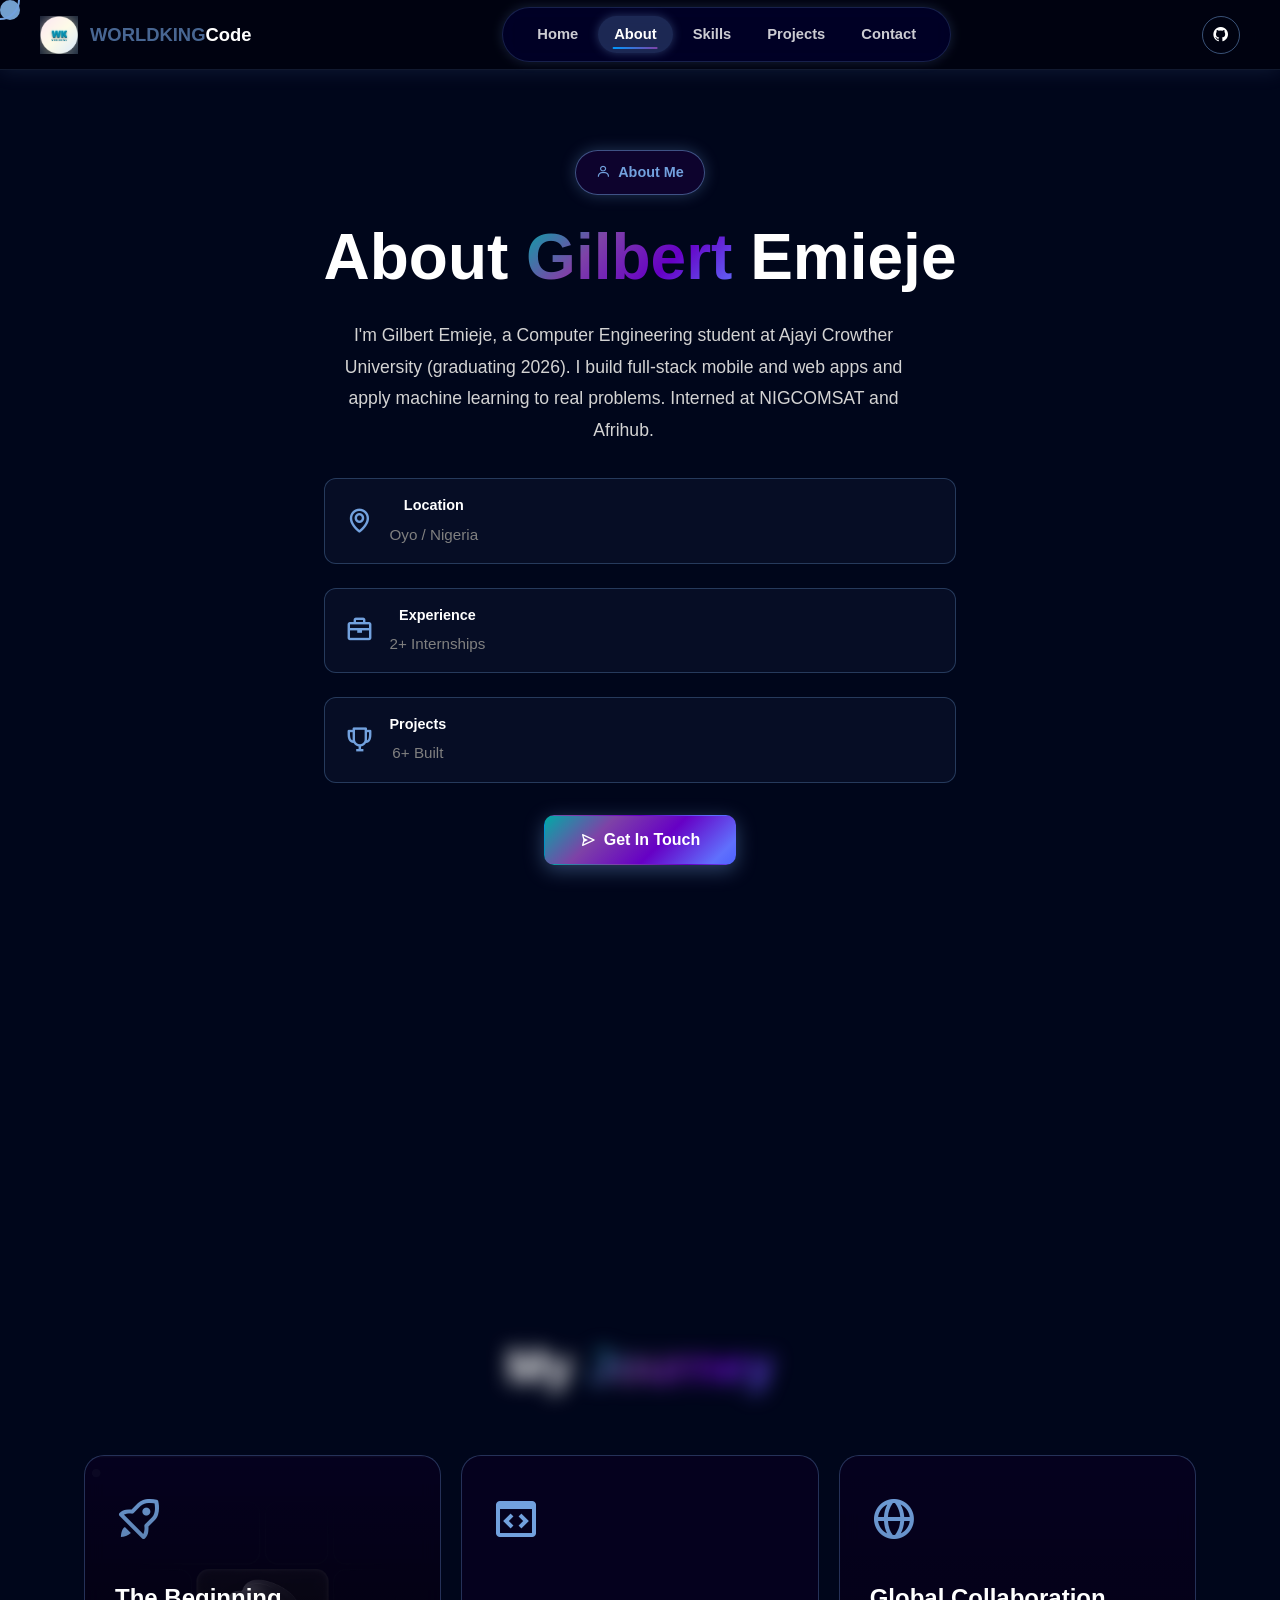
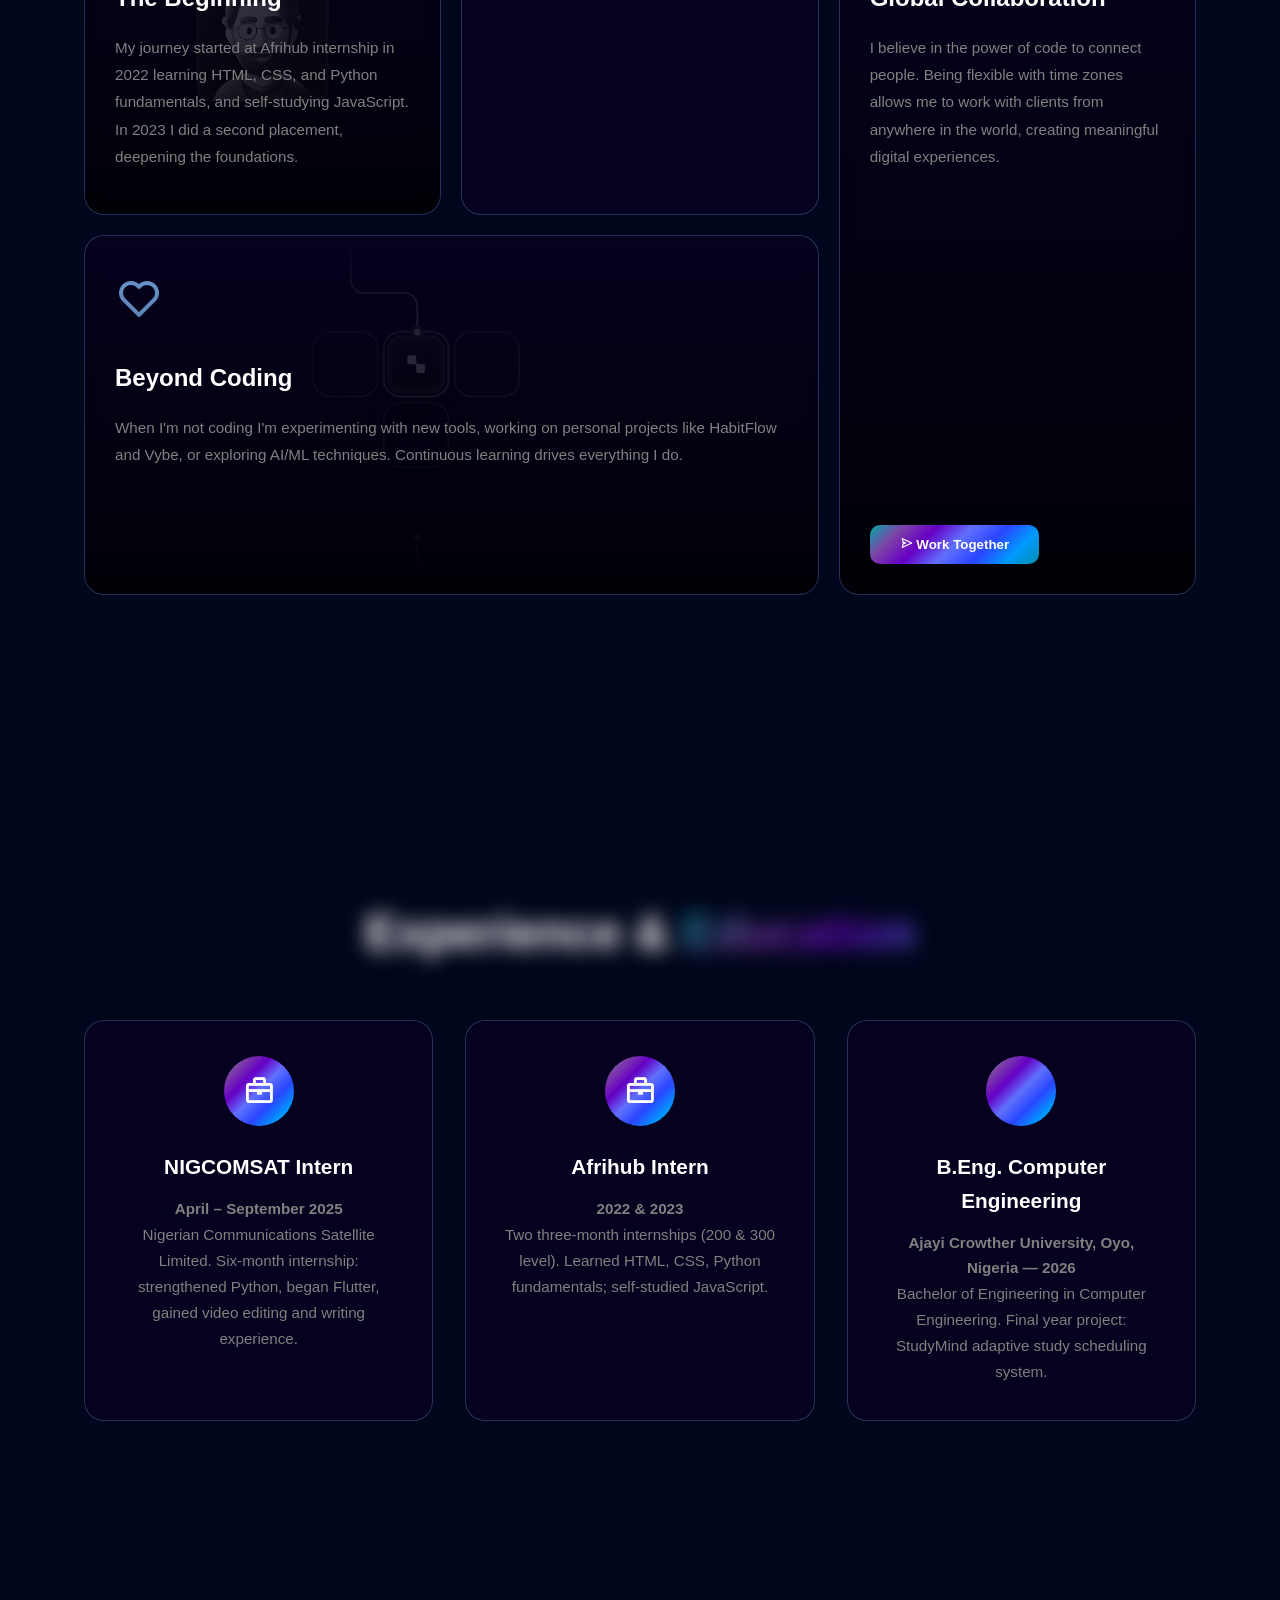
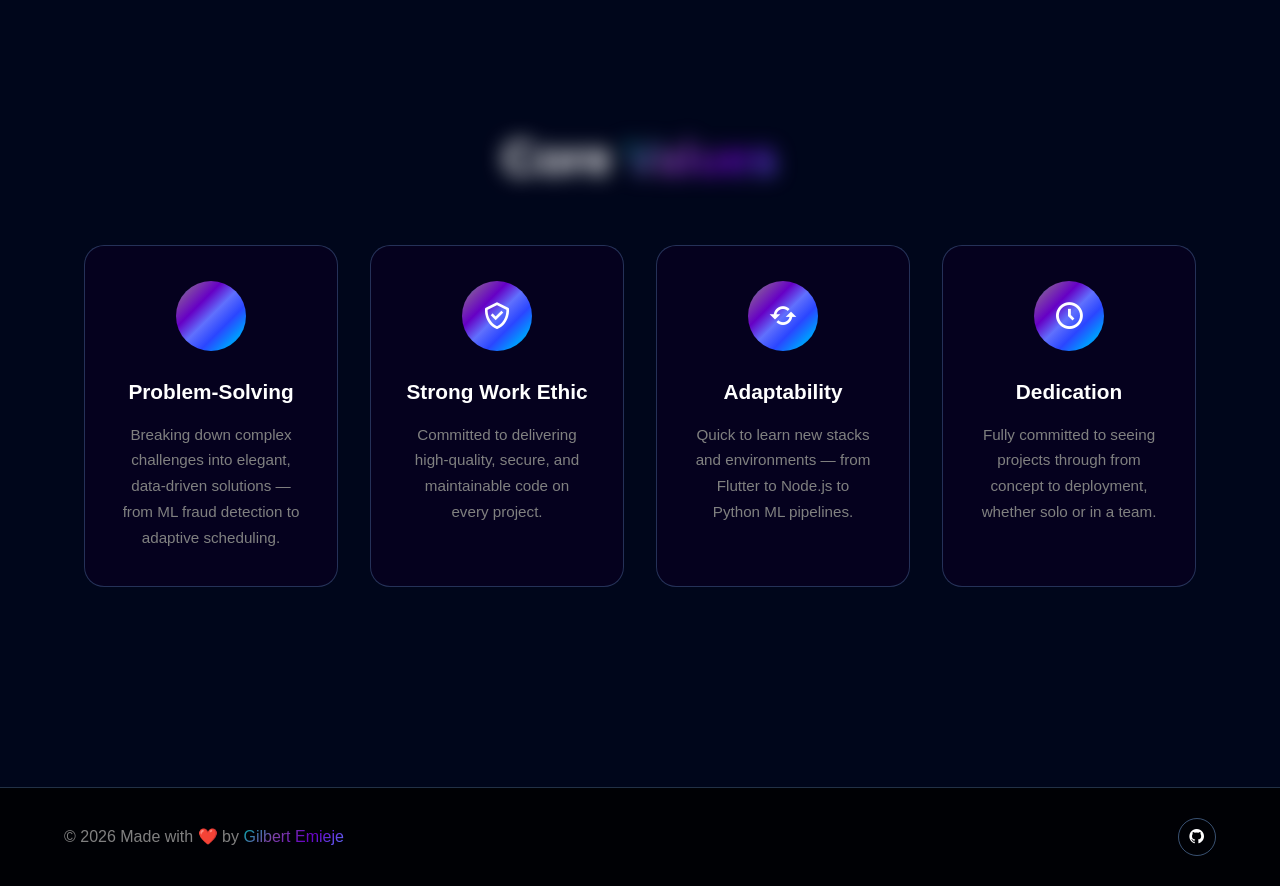
==== commit 26056dca: "feat: update all pages with Gilbert Emieje CV data" ====
--- a/about.html
+++ b/about.html
@@ -3,8 +3,8 @@
 <head>
     <meta charset="UTF-8">
     <meta name="viewport" content="width=device-width, initial-scale=1.0">
-    <meta name="description" content="About Gilbert - WORLDKING | 4 Years of Front-end Development Experience">
-    <title>About | WORLDKING Developer Portfolio</title>
+    <meta name="description" content="About Gilbert Emieje - Computer Engineering student at Ajayi Crowther University. Interned at NIGCOMSAT and Afrihub. Building mobile, web, and AI/ML applications.">
+    <title>About | Gilbert Emieje Developer Portfolio</title>
     
     <link rel="stylesheet" href="style.css">
     <link href='https://unpkg.com/boxicons@2.1.4/css/boxicons.min.css' rel='stylesheet'>
@@ -37,14 +37,8 @@
             </nav>
 
             <div class="box-icons">
-                <a href="https://youtube.com" target="_blank" rel="noopener noreferrer" aria-label="YouTube">
-                    <i class='bx bxl-youtube'></i>
-                </a>
-                <a href="https://github.com" target="_blank" rel="noopener noreferrer" aria-label="GitHub">
+                <a href="https://github.com/Gilbert-sudo-png" target="_blank" rel="noopener noreferrer" aria-label="GitHub">
                     <i class='bx bxl-github'></i>
-                </a>
-                <a href="https://linkedin.com" target="_blank" rel="noopener noreferrer" aria-label="LinkedIn">
-                    <i class='bx bxl-linkedin-square'></i>
                 </a>
             </div>
 
@@ -67,9 +61,7 @@
                 </ul>
             </nav>
             <div class="social-sidebar">
-                <a href="https://youtube.com" target="_blank"><i class='bx bxl-youtube'></i></a>
-                <a href="https://github.com" target="_blank"><i class='bx bxl-github'></i></a>
-                <a href="https://linkedin.com" target="_blank"><i class='bx bxl-linkedin-square'></i></a>
+                <a href="https://github.com/Gilbert-sudo-png" target="_blank"><i class='bx bxl-github'></i></a>
             </div>
         </aside>
 
@@ -82,33 +74,31 @@
                 </div>
                 
                 <h1 data-aos="fade-right" data-aos-duration="2000">
-                    About <span class="gradient">WORLDKING</span>Code
+                    About <span class="gradient">Gilbert</span> Emieje
                 </h1>
                 
-                <p>I'm Gilbert, a Software developer and UI-focused engineer based in Nigeria. 
-                   I build responsive, accessible interfaces and full-stack projects that blend modern 
-                   front-end tooling with practical UX principles.</p>
+                <p>I'm Gilbert Emieje, a Computer Engineering student at Ajayi Crowther University (graduating 2026). I build full-stack mobile and web apps and apply machine learning to real problems. Interned at NIGCOMSAT and Afrihub.</p>
                 
                 <div class="about-highlights">
                     <div class="highlight-item">
                         <i class='bx bx-map'></i>
                         <div>
                             <h4>Location</h4>
-                            <p>Nigeria, Abuja</p>
+                            <p>Oyo / Nigeria</p>
                         </div>
                     </div>
                     <div class="highlight-item">
                         <i class='bx bx-briefcase'></i>
                         <div>
                             <h4>Experience</h4>
-                            <p>4+ Years</p>
+                            <p>2+ Internships</p>
                         </div>
                     </div>
                     <div class="highlight-item">
                         <i class='bx bx-trophy'></i>
                         <div>
                             <h4>Projects</h4>
-                            <p>50+ Completed</p>
+                            <p>6+ Built</p>
                         </div>
                     </div>
                 </div>
@@ -136,8 +126,7 @@
                     </div>
                     <div class="card-content">
                         <h3>The Beginning</h3>
-                        <p>My journey into web development began 4 years ago with a curiosity about how websites work. 
-                           From learning the basics of HTML to mastering complex frameworks, I've continuously evolved.</p>
+                        <p>My journey started at Afrihub internship in 2022 learning HTML, CSS, and Python fundamentals, and self-studying JavaScript. In 2023 I did a second placement, deepening the foundations.</p>
                     </div>
                     <img src="images/grid1.png" alt="Journey Beginning" loading="lazy">
                     <div class="card-overlay"></div>
@@ -173,12 +162,39 @@
                     </div>
                     <div class="card-content">
                         <h3>Beyond Coding</h3>
-                        <p>When I'm not coding, I enjoy exploring new technologies, gaming, and contributing to 
-                           open-source communities. Creativity and continuous learning are at the heart of everything I do.</p>
+                        <p>When I'm not coding I'm experimenting with new tools, working on personal projects like HabitFlow and Vybe, or exploring AI/ML techniques. Continuous learning drives everything I do.</p>
                     </div>
                     <img src="images/grid4.png" alt="Beyond Coding" loading="lazy">
                     <div class="card-overlay"></div>
                 </article>
+            </div>
+        </section>
+
+        <!-- Experience & Education Section -->
+        <section class="values-section" data-aos="fade-up">
+            <h2 class="section-title autoDisplay">Experience &amp; <span class="gradient">Education</span></h2>
+            <div class="values-grid">
+                <div class="value-card" data-aos="zoom-in" data-aos-delay="100">
+                    <div class="value-icon">
+                        <i class='bx bx-briefcase'></i>
+                    </div>
+                    <h3>NIGCOMSAT Intern</h3>
+                    <p><strong>April – September 2025</strong><br>Nigerian Communications Satellite Limited. Six-month internship: strengthened Python, began Flutter, gained video editing and writing experience.</p>
+                </div>
+                <div class="value-card" data-aos="zoom-in" data-aos-delay="200">
+                    <div class="value-icon">
+                        <i class='bx bx-briefcase'></i>
+                    </div>
+                    <h3>Afrihub Intern</h3>
+                    <p><strong>2022 &amp; 2023</strong><br>Two three-month internships (200 &amp; 300 level). Learned HTML, CSS, Python fundamentals; self-studied JavaScript.</p>
+                </div>
+                <div class="value-card" data-aos="zoom-in" data-aos-delay="300">
+                    <div class="value-icon">
+                        <i class='bx bx-graduation'></i>
+                    </div>
+                    <h3>B.Eng. Computer Engineering</h3>
+                    <p><strong>Ajayi Crowther University, Oyo, Nigeria — 2026</strong><br>Bachelor of Engineering in Computer Engineering. Final year project: StudyMind adaptive study scheduling system.</p>
+                </div>
             </div>
         </section>
 
@@ -188,31 +204,31 @@
             <div class="values-grid">
                 <div class="value-card" data-aos="zoom-in" data-aos-delay="100">
                     <div class="value-icon">
-                        <i class='bx bx-bulb'></i>
-                    </div>
-                    <h3>Innovation</h3>
-                    <p>Always exploring new technologies and approaches to solve problems creatively</p>
+                        <i class='bx bx-puzzle'></i>
+                    </div>
+                    <h3>Problem-Solving</h3>
+                    <p>Breaking down complex challenges into elegant, data-driven solutions — from ML fraud detection to adaptive scheduling.</p>
                 </div>
                 <div class="value-card" data-aos="zoom-in" data-aos-delay="200">
                     <div class="value-icon">
                         <i class='bx bx-check-shield'></i>
                     </div>
-                    <h3>Quality</h3>
-                    <p>Committed to writing clean, maintainable code that stands the test of time</p>
+                    <h3>Strong Work Ethic</h3>
+                    <p>Committed to delivering high-quality, secure, and maintainable code on every project.</p>
                 </div>
                 <div class="value-card" data-aos="zoom-in" data-aos-delay="300">
                     <div class="value-icon">
-                        <i class='bx bx-user-voice'></i>
-                    </div>
-                    <h3>Communication</h3>
-                    <p>Clear, transparent communication throughout every project phase</p>
+                        <i class='bx bx-refresh'></i>
+                    </div>
+                    <h3>Adaptability</h3>
+                    <p>Quick to learn new stacks and environments — from Flutter to Node.js to Python ML pipelines.</p>
                 </div>
                 <div class="value-card" data-aos="zoom-in" data-aos-delay="400">
                     <div class="value-icon">
                         <i class='bx bx-time-five'></i>
                     </div>
                     <h3>Dedication</h3>
-                    <p>Fully committed to delivering exceptional results on time, every time</p>
+                    <p>Fully committed to seeing projects through from concept to deployment, whether solo or in a team.</p>
                 </div>
             </div>
         </section>
@@ -220,12 +236,10 @@
         <footer class="footer">
             <div class="footer-content">
                 <div class="footer-left">
-                    <p>&copy; 2026 Made with <span class="heart">❤️</span> by <span class="gradient">WORLDKING</span></p>
+                    <p>&copy; 2026 Made with <span class="heart">❤️</span> by <span class="gradient">Gilbert Emieje</span></p>
                 </div>
                 <div class="box-icons footer-social">
-                    <a href="https://youtube.com" target="_blank"><i class='bx bxl-youtube'></i></a>
-                    <a href="https://github.com" target="_blank"><i class='bx bxl-github'></i></a>
-                    <a href="https://linkedin.com" target="_blank"><i class='bx bxl-linkedin-square'></i></a>
+                    <a href="https://github.com/Gilbert-sudo-png" target="_blank"><i class='bx bxl-github'></i></a>
                 </div>
             </div>
         </footer>
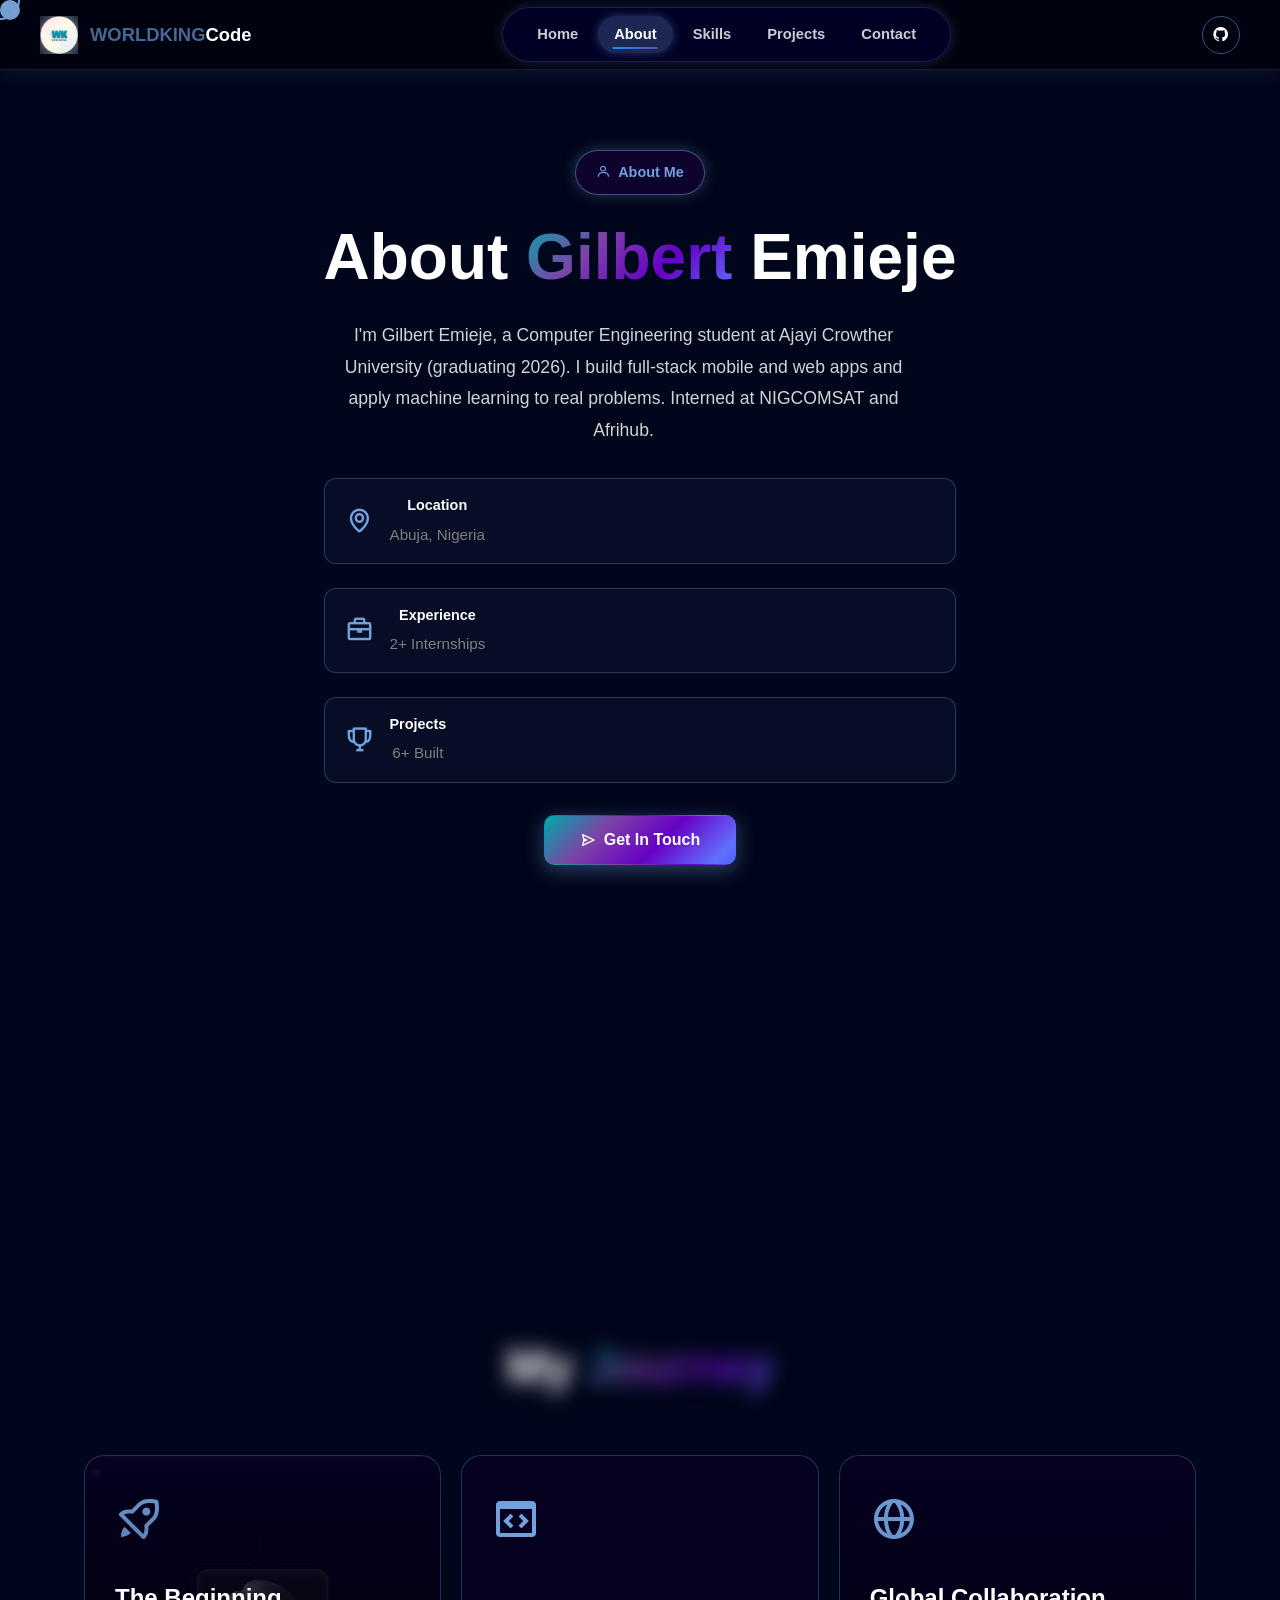
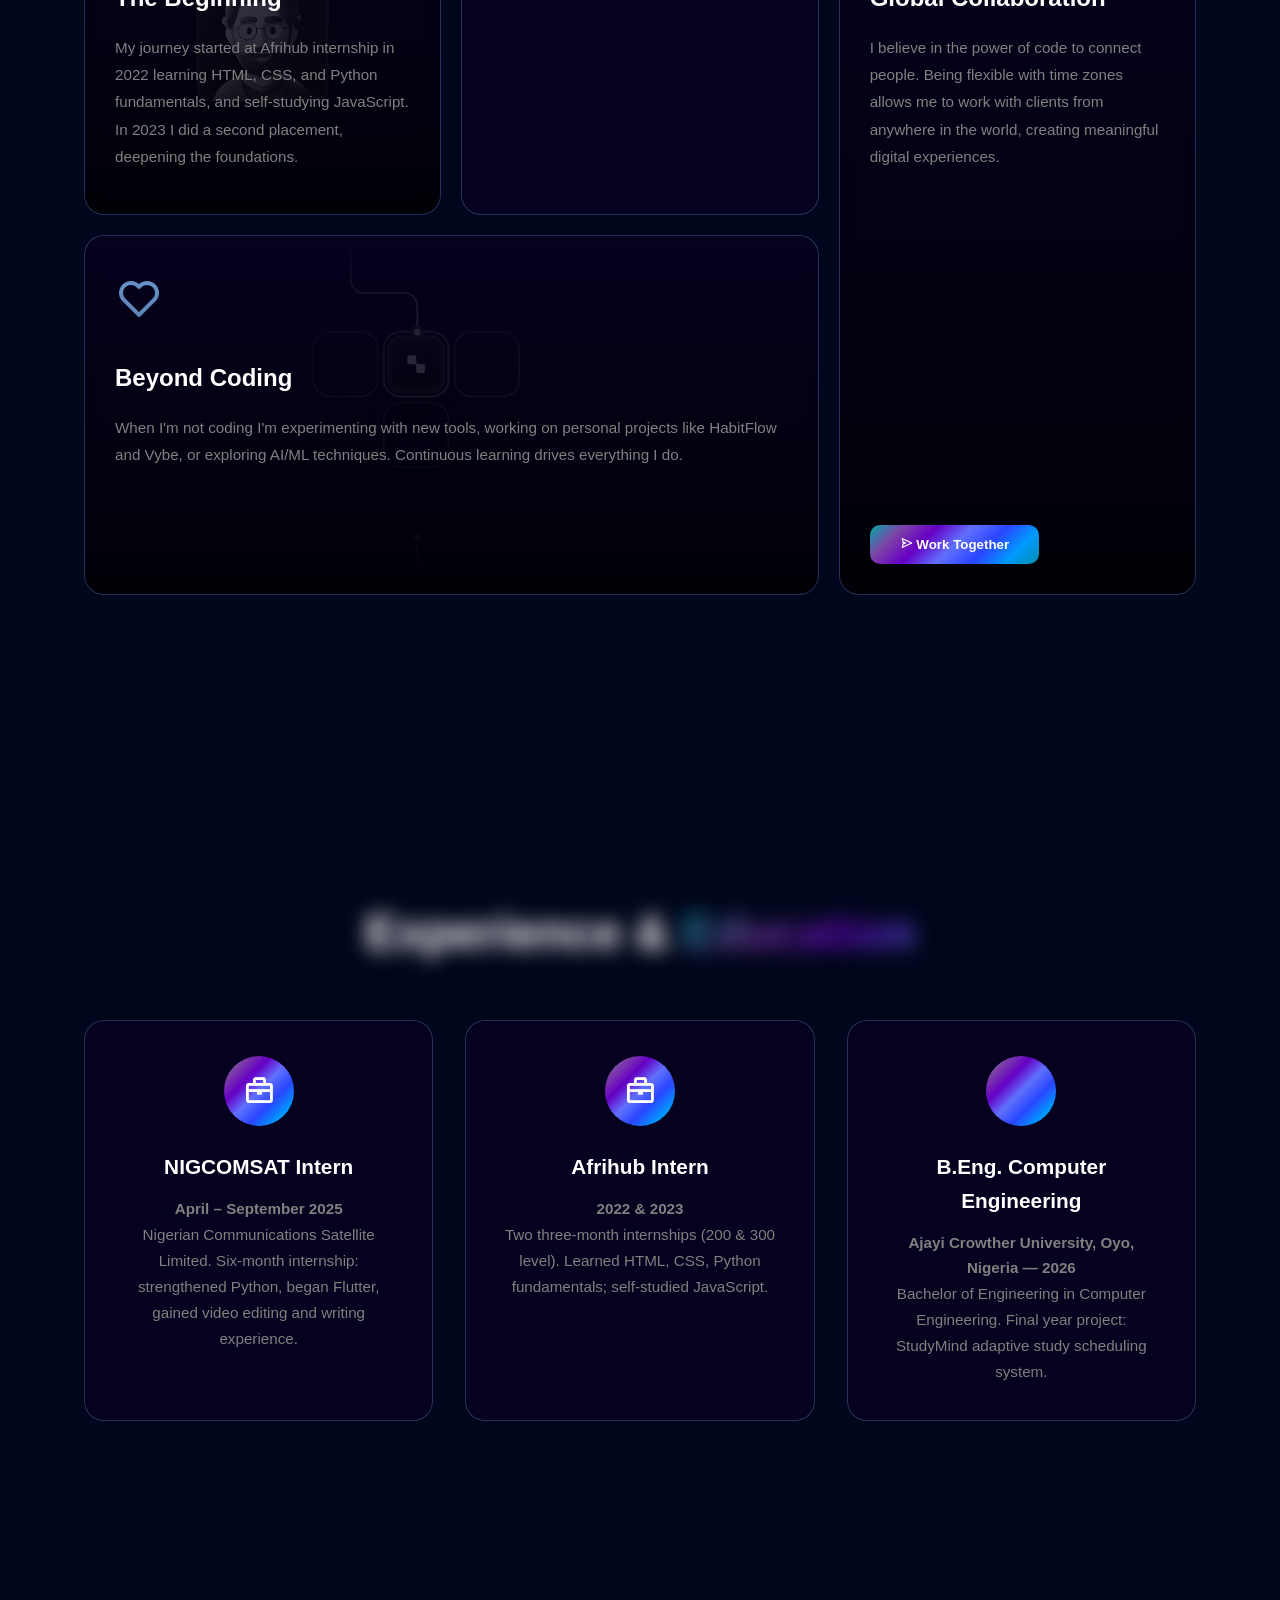
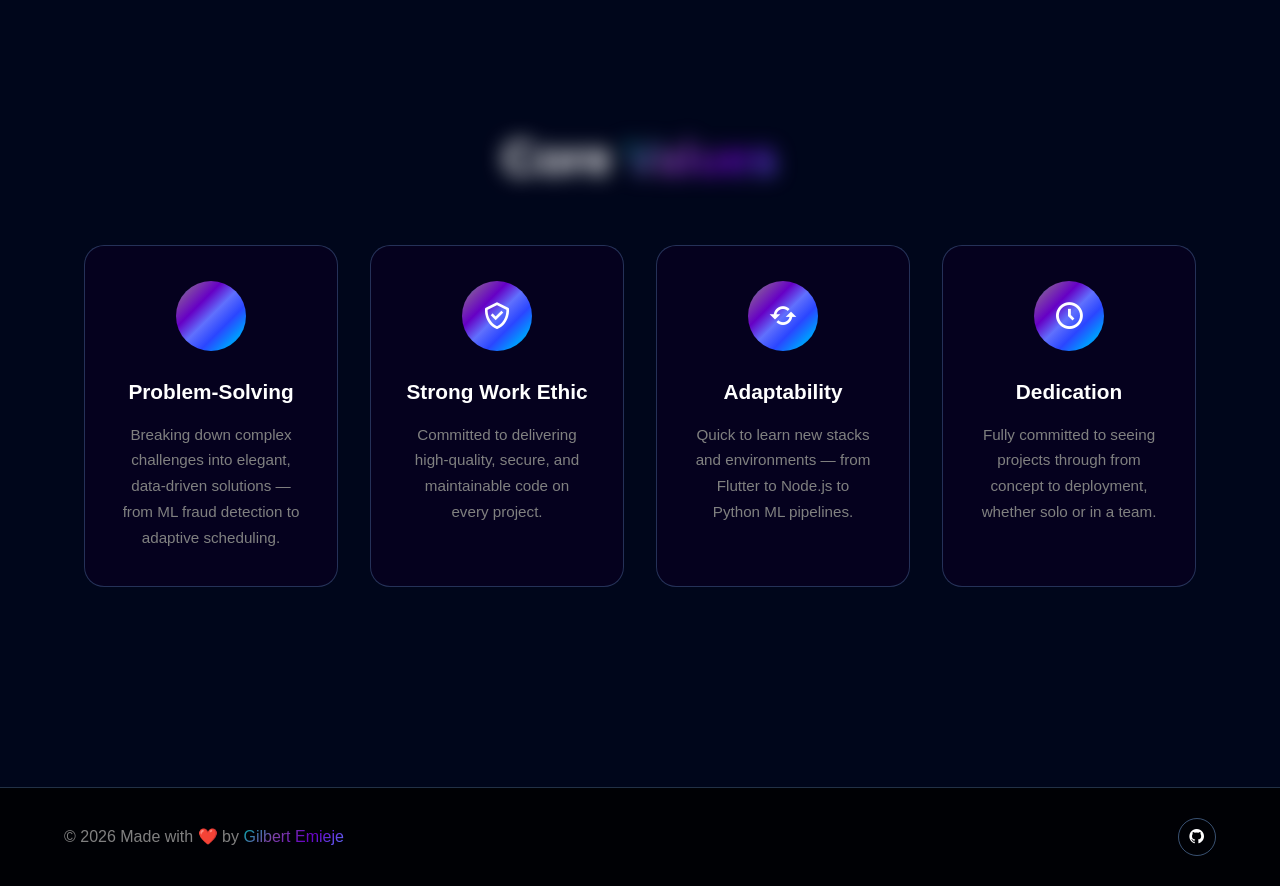
==== commit fab5422d: "fix: remove project videos and correct location to Abuja" ====
--- a/about.html
+++ b/about.html
@@ -84,7 +84,7 @@
                         <i class='bx bx-map'></i>
                         <div>
                             <h4>Location</h4>
-                            <p>Oyo / Nigeria</p>
+                            <p>Abuja, Nigeria</p>
                         </div>
                     </div>
                     <div class="highlight-item">
